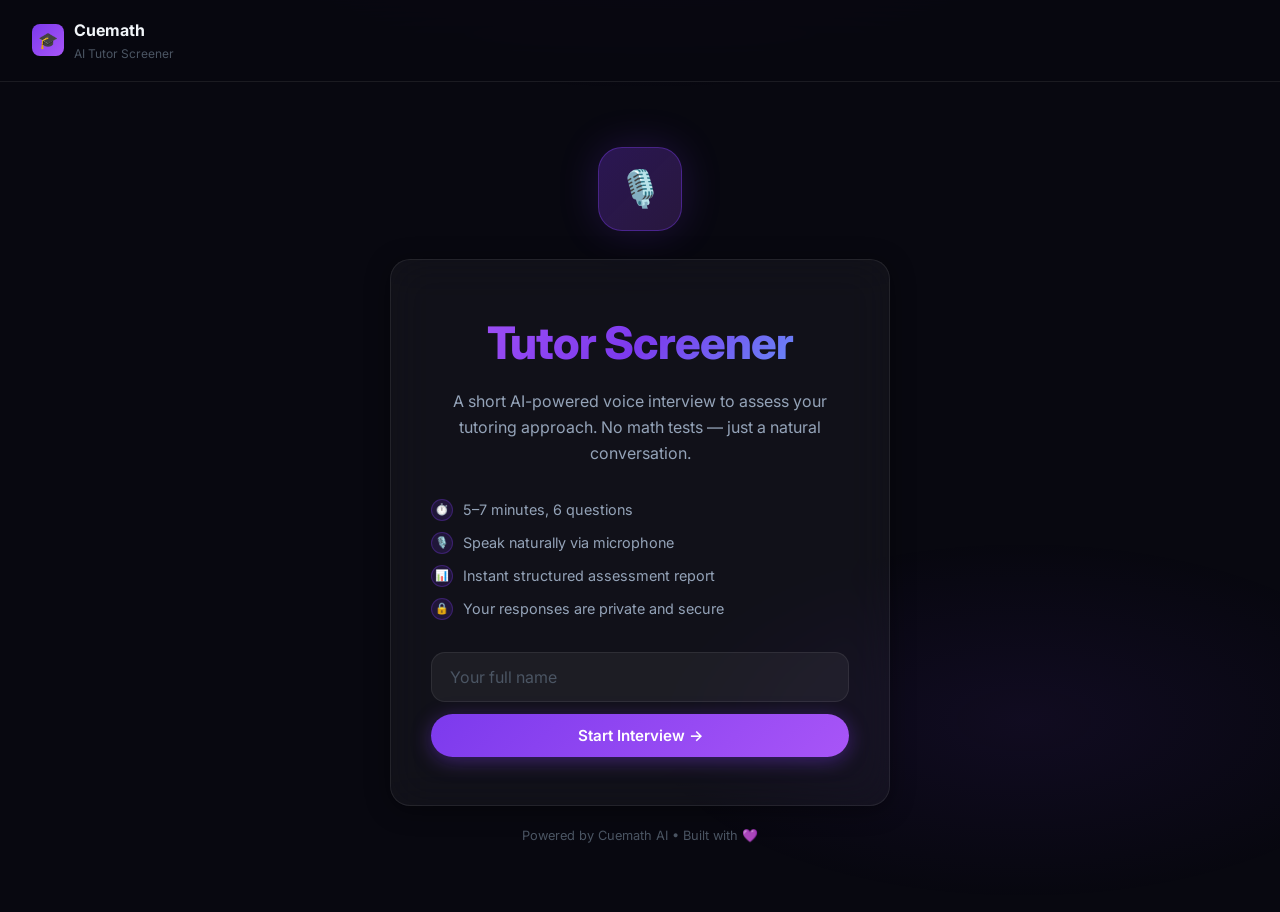
==== frontend/index.html @ fb14cc05 "fix: browser compat — Whisper works on all modern browsers, not Chrome-only" ====
<!DOCTYPE html>
<html lang="en">
<head>
  <meta charset="UTF-8" />
  <meta name="viewport" content="width=device-width, initial-scale=1.0" />
  <title>AI Tutor Screener — Cuemath</title>
  <meta name="description" content="Cuemath's AI-powered tutor screening interview. Speak naturally and get assessed across 5 key dimensions." />
  <link rel="stylesheet" href="style.css" />
  <link rel="icon" href="data:image/svg+xml,<svg xmlns='http://www.w3.org/2000/svg' viewBox='0 0 100 100'><text y='.9em' font-size='90'>🎙️</text></svg>" />
  <style>
    /* ---- Page Layout ---- */
    .page { position: relative; z-index: 1; min-height: 100vh; }

    /* ---- TOP NAV ---- */
    .nav {
      display: flex; align-items: center; justify-content: space-between;
      padding: 18px 32px;
      border-bottom: 1px solid var(--border-glass);
      backdrop-filter: blur(20px);
      position: sticky; top: 0; z-index: 100;
      background: rgba(8, 8, 16, 0.8);
    }
    .nav-logo { display: flex; align-items: center; gap: 10px; }
    .nav-logo-dot {
      width: 32px; height: 32px; border-radius: 8px;
      background: linear-gradient(135deg, #7c3aed, #a855f7);
      display: flex; align-items: center; justify-content: center;
      font-size: 16px;
    }
    .nav-logo-text { font-weight: 700; font-size: 1rem; color: var(--text-primary); }
    .nav-logo-sub  { font-size: 0.75rem; color: var(--text-muted); }
    .nav-progress  { display: flex; align-items: center; gap: 12px; font-size: 0.85rem; color: var(--text-secondary); }
    .progress-bar-wrap {
      width: 160px; height: 5px; background: rgba(255,255,255,0.08); border-radius: 10px; overflow: hidden;
    }
    .progress-bar-fill {
      height: 100%; border-radius: 10px; transition: width 0.6s ease;
      background: linear-gradient(90deg, #7c3aed, #a855f7);
    }
    .nav-timer { font-family: monospace; font-size: 0.9rem; color: var(--text-secondary); }

    /* ---- WELCOME SCREEN ---- */
    #welcome-screen {
      display: flex; flex-direction: column; align-items: center; justify-content: center;
      min-height: calc(100vh - 70px); padding: 40px 20px; text-align: center;
    }
    .welcome-icon {
      width: 84px; height: 84px; border-radius: 24px;
      background: linear-gradient(135deg, rgba(124,58,237,0.3), rgba(168,85,247,0.2));
      border: 1px solid rgba(124,58,237,0.4);
      display: flex; align-items: center; justify-content: center;
      font-size: 36px; margin: 0 auto 28px;
      animation: float 3s ease-in-out infinite;
      box-shadow: 0 0 40px rgba(124,58,237,0.2);
    }
    .welcome-card {
      max-width: 500px; width: 100%;
      padding: 48px 40px;
    }
    .welcome-card h1 { margin-bottom: 10px; }
    .welcome-card p { margin-bottom: 32px; font-size: 1rem; }
    .welcome-features {
      list-style: none; text-align: left; margin-bottom: 32px;
      display: flex; flex-direction: column; gap: 10px;
    }
    .welcome-features li {
      display: flex; align-items: center; gap: 10px;
      font-size: 0.9rem; color: var(--text-secondary);
    }
    .welcome-features li span:first-child {
      width: 22px; height: 22px; border-radius: 50%;
      background: rgba(124,58,237,0.15); border: 1px solid rgba(124,58,237,0.3);
      display: flex; align-items: center; justify-content: center; font-size: 11px; flex-shrink: 0;
    }
    .chrome-warning {
      display: none; margin-top: 16px;
      padding: 10px 16px; border-radius: var(--radius-md);
      background: rgba(245,158,11,0.1); border: 1px solid rgba(245,158,11,0.2);
      color: var(--accent-amber); font-size: 0.82rem;
    }

    /* ---- INTERVIEW SCREEN ---- */
    #interview-screen { display: none; padding: 0 0 40px; }

    .interview-layout {
      max-width: 1100px; margin: 0 auto; padding: 28px 24px;
      display: grid; grid-template-columns: 1fr 380px; gap: 24px;
    }

    /* Chat panel */
    .chat-panel { display: flex; flex-direction: column; gap: 0; }
    .chat-header {
      display: flex; align-items: center; gap: 14px; margin-bottom: 20px;
    }
    .aria-avatar {
      width: 52px; height: 52px; border-radius: 50%; flex-shrink: 0;
      background: linear-gradient(135deg, #7c3aed, #a855f7);
      display: flex; align-items: center; justify-content: center;
      font-size: 20px; font-weight: 700; color: white;
      box-shadow: 0 0 20px rgba(124,58,237,0.4);
      position: relative;
    }
    .aria-status-dot {
      position: absolute; bottom: 2px; right: 2px;
      width: 12px; height: 12px; border-radius: 50%;
      background: var(--accent-green); border: 2px solid var(--bg-primary);
    }
    .aria-info h3 { margin: 0; font-size: 1rem; }
    .aria-info p  { font-size: 0.8rem; margin: 0; }

    .chat-messages {
      height: 460px; overflow-y: auto; display: flex; flex-direction: column; gap: 16px;
      padding: 4px 2px; scroll-behavior: smooth;
    }
    .message-wrap { display: flex; align-items: flex-end; gap: 10px; }
    .message-wrap.candidate { flex-direction: row-reverse; }

    .msg-avatar {
      width: 32px; height: 32px; border-radius: 50%; flex-shrink: 0;
      display: flex; align-items: center; justify-content: center; font-size: 13px;
    }
    .msg-avatar.aria-av {
      background: linear-gradient(135deg, #7c3aed, #a855f7);
      color: white; font-weight: 700;
    }
    .msg-avatar.cand-av {
      background: rgba(255,255,255,0.08); color: var(--text-secondary);
    }

    .message-bubble {
      max-width: 78%; padding: 12px 16px; border-radius: 18px;
      font-size: 0.92rem; line-height: 1.55; position: relative;
    }
    .message-bubble.aria-msg {
      background: var(--bg-glass);
      border: 1px solid var(--border-glass);
      border-bottom-left-radius: 4px;
      color: var(--text-primary);
      animation: fadeInLeft 0.35s ease forwards;
    }
    .message-bubble.cand-msg {
      background: linear-gradient(135deg, rgba(124,58,237,0.2), rgba(168,85,247,0.15));
      border: 1px solid rgba(124,58,237,0.25);
      border-bottom-right-radius: 4px;
      color: var(--text-primary);
      animation: fadeInRight 0.35s ease forwards;
    }
    .msg-time {
      font-size: 0.7rem; color: var(--text-muted); margin-top: 4px;
      text-align: right; white-space: nowrap;
    }
    .message-wrap.candidate .msg-time { text-align: left; }

    /* Typing indicator */
    .typing-indicator {
      display: none; align-items: center; gap: 5px; padding: 12px 16px;
      background: var(--bg-glass); border: 1px solid var(--border-glass);
      border-radius: 18px; border-bottom-left-radius: 4px;
      width: fit-content; animation: fadeIn 0.3s ease;
    }
    .typing-indicator.show { display: flex; }
    .typing-dot {
      width: 7px; height: 7px; border-radius: 50%; background: var(--accent-light);
      animation: wave-bar 0.8s ease infinite;
    }
    .typing-dot:nth-child(2) { animation-delay: 0.15s; }
    .typing-dot:nth-child(3) { animation-delay: 0.30s; }

    /* Control panel */
    .control-panel {
      display: flex; flex-direction: column; gap: 20px; align-items: center;
    }
    .status-card {
      width: 100%; padding: 16px 20px; border-radius: var(--radius-md);
      background: var(--bg-glass); border: 1px solid var(--border-glass);
      text-align: center;
    }
    .status-label {
      font-size: 0.82rem; font-weight: 600; letter-spacing: 0.05em;
      text-transform: uppercase; color: var(--text-muted); margin-bottom: 4px;
    }
    .status-text {
      font-size: 1rem; font-weight: 600; color: var(--text-primary);
      display: flex; align-items: center; justify-content: center; gap: 8px;
    }
    .status-dot { width: 8px; height: 8px; border-radius: 50%; flex-shrink: 0; }
    .status-dot.idle      { background: var(--text-muted); }
    .status-dot.listening { background: var(--accent-red); animation: pulse-glow 1s ease infinite; }
    .status-dot.processing{ background: var(--accent-amber); }
    .status-dot.speaking  { background: var(--accent-green); }

    /* Mic button area */
    .mic-area { display: flex; flex-direction: column; align-items: center; gap: 14px; }
    .mic-button-wrap { position: relative; display: flex; align-items: center; justify-content: center; }
    .mic-pulse-ring {
      position: absolute; width: 100px; height: 100px; border-radius: 50%;
      border: 2px solid var(--accent-red); opacity: 0;
      animation: pulse-ring 1.2s ease-out infinite;
    }
    .mic-pulse-ring:nth-child(2) { animation-delay: 0.4s; }
    .mic-pulse-ring:nth-child(3) { animation-delay: 0.8s; }

    .mic-button {
      width: 80px; height: 80px; border-radius: 50%; border: none; cursor: pointer;
      background: rgba(255,255,255,0.07); border: 2px solid var(--border-glass);
      color: var(--text-secondary); font-size: 28px;
      display: flex; align-items: center; justify-content: center;
      transition: var(--transition); position: relative; z-index: 1;
    }
    .mic-button:hover:not(:disabled) {
      background: rgba(124,58,237,0.15); border-color: var(--accent-primary);
      color: var(--accent-light); transform: scale(1.05);
    }
    .mic-button.recording {
      background: rgba(239,68,68,0.2); border-color: var(--accent-red);
      color: var(--accent-red); animation: pulse-glow 1.5s ease infinite;
    }
    .mic-button:disabled { opacity: 0.4; cursor: not-allowed; transform: none; }
    .mic-label { font-size: 0.82rem; color: var(--text-muted); }

    /* Waveform */
    .waveform {
      display: none; align-items: flex-end; justify-content: center; gap: 3px; height: 32px;
    }
    .waveform.show { display: flex; }
    .wave-bar {
      width: 4px; border-radius: 2px; background: var(--accent-red);
      animation: wave-bar 0.6s ease infinite;
    }
    .wave-bar:nth-child(1) { height: 12px; animation-delay: 0s; }
    .wave-bar:nth-child(2) { height: 22px; animation-delay: 0.1s; }
    .wave-bar:nth-child(3) { height: 30px; animation-delay: 0.2s; }
    .wave-bar:nth-child(4) { height: 22px; animation-delay: 0.3s; }
    .wave-bar:nth-child(5) { height: 12px; animation-delay: 0.4s; }

    /* Text fallback */
    .text-fallback {
      width: 100%; display: none; gap: 8px;
    }
    .text-fallback.show { display: flex; }
    .text-fallback input { flex: 1; font-size: 0.9rem; }
    .text-fallback button { flex-shrink: 0; padding: 12px 16px; }

    /* Progress ring in control panel */
    .progress-ring-wrap {
      width: 100%; padding: 20px; border-radius: var(--radius-md);
      background: var(--bg-glass); border: 1px solid var(--border-glass);
      display: flex; align-items: center; gap: 20px;
    }
    .progress-ring-svg { flex-shrink: 0; }
    .ring-bg  { fill: none; stroke: rgba(255,255,255,0.07); stroke-width: 7; }
    .ring-fill {
      fill: none; stroke-width: 7; stroke-linecap: round;
      stroke: url(#ringGrad);
      stroke-dasharray: 220;
      stroke-dashoffset: 220;
      transition: stroke-dashoffset 0.6s ease;
      transform: rotate(-90deg); transform-origin: 50% 50%;
    }
    .progress-ring-info { flex: 1; }
    .progress-ring-q {
      font-size: 1.5rem; font-weight: 800; line-height: 1;
      background: linear-gradient(135deg, #a855f7, #7c3aed);
      -webkit-background-clip: text; -webkit-text-fill-color: transparent; background-clip: text;
    }
    .progress-ring-label { font-size: 0.78rem; color: var(--text-muted); margin-top: 2px; }
    .progress-ring-bar-wrap {
      height: 4px; background: rgba(255,255,255,0.07); border-radius: 10px; margin-top: 10px; overflow: hidden;
    }
    .progress-ring-bar {
      height: 100%; border-radius: 10px; background: linear-gradient(90deg, #7c3aed, #a855f7);
      transition: width 0.6s ease;
    }
    /* Time card */
    .time-card {
      width: 100%; padding: 14px 20px; border-radius: var(--radius-md);
      background: var(--bg-glass); border: 1px solid var(--border-glass);
      display: flex; align-items: center; justify-content: space-between;
    }
    .time-label { font-size: 0.78rem; color: var(--text-muted); text-transform: uppercase; letter-spacing: 0.05em; }
    .time-value { font-family: monospace; font-size: 1.1rem; font-weight: 700; color: var(--text-primary); }
    /* End button — prominent */
    .end-interview-btn {
      width: 100%; padding: 12px 20px; border-radius: var(--radius-md);
      background: rgba(239,68,68,0.08); border: 1px solid rgba(239,68,68,0.2);
      color: rgba(239,68,68,0.7); font-size: 0.88rem; font-weight: 600;
      cursor: pointer; display: flex; align-items: center; justify-content: center;
      gap: 8px; transition: var(--transition); font-family: 'Inter', sans-serif;
    }
    .end-interview-btn:hover {
      background: rgba(239,68,68,0.15); border-color: rgba(239,68,68,0.4);
      color: var(--accent-red);
    }
    #generating-screen {
      display: none; position: fixed; inset: 0; z-index: 200;
      background: rgba(8, 8, 16, 0.95); backdrop-filter: blur(20px);
      flex-direction: column; align-items: center; justify-content: center;
      text-align: center; gap: 24px;
    }
    #generating-screen.show { display: flex; }
    .gen-spinner {
      width: 64px; height: 64px; border-radius: 50%;
      border: 3px solid rgba(124,58,237,0.2);
      border-top: 3px solid var(--accent-light);
      animation: spin 1s linear infinite;
    }
    .gen-dots span {
      display: inline-block; width: 6px; height: 6px; border-radius: 50%;
      background: var(--accent-light); margin: 0 3px;
      animation: wave-bar 0.8s ease infinite;
    }
    .gen-dots span:nth-child(2) { animation-delay: 0.2s; }
    .gen-dots span:nth-child(3) { animation-delay: 0.4s; }

    /* ---- Responsive ---- */
    @media (max-width: 768px) {
      .interview-layout { grid-template-columns: 1fr; }
      .chat-messages { height: 300px; }
      .nav { padding: 14px 20px; }
      .nav-progress { display: none; }
      .welcome-card { padding: 32px 24px; }
    }
  </style>
</head>
<body>
<div class="page">

  <!-- TOP NAV -->
  <nav class="nav">
    <div class="nav-logo">
      <div class="nav-logo-dot">🎓</div>
      <div>
        <div class="nav-logo-text">Cuemath</div>
        <div class="nav-logo-sub">AI Tutor Screener</div>
      </div>
    </div>
    <div class="nav-progress" id="nav-progress" style="display:none">
      <span id="progress-label">Question 1 of 6</span>
      <div class="progress-bar-wrap">
        <div class="progress-bar-fill" id="progress-bar" style="width:16%"></div>
      </div>
    </div>
    <div class="nav-timer" id="nav-timer" style="display:none">00:00</div>
  </nav>

  <!-- ==================== WELCOME SCREEN ==================== -->
  <div id="welcome-screen">
    <div class="welcome-icon">🎙️</div>
    <div class="glass-card welcome-card animate-fadeIn">
      <h1 class="gradient-text">Tutor Screener</h1>
      <p>A short AI-powered voice interview to assess your tutoring approach. No math tests — just a natural conversation.</p>

      <ul class="welcome-features">
        <li><span>⏱️</span><span>5–7 minutes, 6 questions</span></li>
        <li><span>🎙️</span><span>Speak naturally via microphone</span></li>
        <li><span>📊</span><span>Instant structured assessment report</span></li>
        <li><span>🔒</span><span>Your responses are private and secure</span></li>
      </ul>

      <input class="input" type="text" id="candidate-name" placeholder="Your full name" maxlength="60" autocomplete="name" />
      <div style="height:12px"></div>
      <button class="btn btn-primary" style="width:100%; justify-content:center" id="start-btn" onclick="startInterview()">
        Start Interview →
      </button>

      <div class="chrome-warning" id="chrome-warning">
        ⚠️ Your browser may not support audio recording. For the best experience, use Chrome, Edge, Firefox, or Safari 14+.
      </div>
    </div>
    <p style="margin-top:20px; font-size:0.8rem; color:var(--text-muted)">Powered by Cuemath AI • Built with 💜</p>
  </div>

  <!-- ==================== INTERVIEW SCREEN ==================== -->
  <div id="interview-screen">
    <div class="interview-layout">

      <!-- LEFT: Chat -->
      <div class="chat-panel glass-card" style="padding:24px;">
        <div class="chat-header">
          <div class="aria-avatar">
            S
            <div class="aria-status-dot"></div>
          </div>
          <div class="aria-info">
            <h3>Sarah</h3>
            <p>AI Interviewer, Cuemath</p>
          </div>
        </div>

        <div class="chat-messages" id="chat-messages">
          <!-- Messages injected by JS -->
          <div class="message-wrap" id="typing-wrap">
            <div class="msg-avatar aria-av">S</div>
            <div class="typing-indicator" id="typing-indicator">
              <div class="typing-dot"></div>
              <div class="typing-dot"></div>
              <div class="typing-dot"></div>
            </div>
          </div>
        </div>
      </div>

      <!-- RIGHT: Controls -->
      <div class="control-panel">

        <!-- Progress ring + question count -->
        <div class="progress-ring-wrap glass-card" style="padding:20px">
          <svg class="progress-ring-svg" width="64" height="64" viewBox="0 0 64 64">
            <defs>
              <linearGradient id="ringGrad" x1="0%" y1="0%" x2="100%" y2="0%">
                <stop offset="0%" stop-color="#7c3aed"/>
                <stop offset="100%" stop-color="#a855f7"/>
              </linearGradient>
            </defs>
            <circle cx="32" cy="32" r="27" class="ring-bg"/>
            <circle cx="32" cy="32" r="27" class="ring-fill" id="ctrl-ring-fill"/>
          </svg>
          <div class="progress-ring-info">
            <div class="progress-ring-q"><span id="ctrl-q-num">0</span><span style="font-size:1rem;color:var(--text-muted)"> / 6</span></div>
            <div class="progress-ring-label">Questions answered</div>
            <div class="progress-ring-bar-wrap">
              <div class="progress-ring-bar" id="ctrl-prog-bar" style="width:0%"></div>
            </div>
          </div>
        </div>

        <!-- Time card: elapsed + countdown -->
        <div class="glass-card" style="width:100%; padding:16px 20px;">
          <div style="display:flex; justify-content:space-between; align-items:center; margin-bottom:10px;">
            <div>
              <div class="time-label">⏱ Time spent</div>
              <div class="time-value" id="ctrl-timer">00:00</div>
            </div>
            <div style="text-align:right">
              <div class="time-label">⏳ Remaining</div>
              <div class="time-value" id="ctrl-countdown">07:00</div>
            </div>
          </div>
          <!-- Time progress bar — fills as interview progresses -->
          <div style="height:4px; background:rgba(255,255,255,0.07); border-radius:10px; overflow:hidden;">
            <div id="ctrl-time-bar" style="height:100%; width:0%; border-radius:10px;
              background:linear-gradient(90deg,#7c3aed,#a855f7); transition:width 1s linear;"></div>
          </div>
        </div>

        <!-- Status -->
        <div class="status-card">
          <div class="status-label">Status</div>
          <div class="status-text" id="status-text">
            <div class="status-dot idle" id="status-dot"></div>
            <span id="status-label">Ready</span>
          </div>
        </div>

        <!-- Mic area -->
        <div class="mic-area">
          <div class="mic-button-wrap" id="mic-wrap">
            <div class="mic-pulse-ring" id="ring1" style="display:none"></div>
            <div class="mic-pulse-ring" id="ring2" style="display:none"></div>
            <button class="mic-button" id="mic-btn" onclick="toggleMic()" title="Click to speak">
              🎙️
            </button>
          </div>
          <div class="waveform" id="waveform">
            <div class="wave-bar"></div><div class="wave-bar"></div>
            <div class="wave-bar"></div><div class="wave-bar"></div>
            <div class="wave-bar"></div>
          </div>
          <span class="mic-label" id="mic-label">Click to speak</span>
        </div>

        <!-- Text preview / fallback -->
        <div class="text-fallback show" id="text-fallback">
          <input class="input" type="text" id="text-input" placeholder="Your answer will appear here as you speak…" style="padding:10px 14px; font-size:0.85rem; color:var(--text-secondary)"
            onkeydown="if(event.key==='Enter') sendTextAnswer()" />
          <button class="btn btn-primary" onclick="sendTextAnswer()" style="padding:10px 16px; flex-shrink:0">Send</button>
        </div>

        <!-- Send early while recording -->
        <button class="btn btn-danger" id="send-early-btn"
          onclick="stopRecording()"
          style="display:none; font-size:0.82rem; padding:8px 16px">
          ✓ Done Speaking — Send Answer
        </button>

        <!-- End interview early — prominent -->
        <button class="end-interview-btn" id="end-btn" onclick="confirmEndInterview()">
          🏁 End Interview &amp; Get Report Now
        </button>
      </div>
    </div>
  </div>

  <!-- GENERATING SCREEN -->
  <div id="generating-screen">
    <div class="gen-spinner"></div>
    <h2 class="gradient-text">Generating Your Assessment</h2>
    <p style="max-width:320px">Sarah is analysing your responses across 5 dimensions. This takes about 15 seconds.</p>
    <div class="gen-dots">
      <span></span><span></span><span></span>
    </div>
  </div>

</div><!-- .page -->

<script src="app.js"></script>
</body>
</html>
---- frontend/style.css ----
/* ============================================================
   AI Tutor Screener — Global Styles
   Dark mode, glassmorphism, premium animations
   ============================================================ */

@import url('https://fonts.googleapis.com/css2?family=Inter:wght@300;400;500;600;700;800&display=swap');

/* --- CSS Variables --- */
:root {
  --bg-primary: #080810;
  --bg-secondary: #0f0f1a;
  --bg-card: #13131f;
  --bg-glass: rgba(255, 255, 255, 0.04);
  --bg-glass-hover: rgba(255, 255, 255, 0.07);

  --accent-primary: #7c3aed;
  --accent-light: #a855f7;
  --accent-glow: rgba(124, 58, 237, 0.4);
  --accent-green: #10b981;
  --accent-green-glow: rgba(16, 185, 129, 0.3);
  --accent-red: #ef4444;
  --accent-red-glow: rgba(239, 68, 68, 0.4);
  --accent-amber: #f59e0b;
  --accent-amber-glow: rgba(245, 158, 11, 0.3);

  --text-primary: #f1f5f9;
  --text-secondary: #94a3b8;
  --text-muted: #4b5563;

  --border-glass: rgba(255, 255, 255, 0.08);
  --border-purple: rgba(124, 58, 237, 0.3);

  --radius-sm: 8px;
  --radius-md: 14px;
  --radius-lg: 20px;
  --radius-xl: 28px;
  --radius-full: 9999px;

  --shadow-card: 0 4px 24px rgba(0, 0, 0, 0.4);
  --shadow-glow: 0 0 40px var(--accent-glow);
  --shadow-green: 0 0 30px var(--accent-green-glow);
  --shadow-red: 0 0 30px var(--accent-red-glow);
  --shadow-amber: 0 0 30px var(--accent-amber-glow);

  --transition: all 0.3s cubic-bezier(0.4, 0, 0.2, 1);
}

/* --- Reset & Base --- */
*, *::before, *::after { box-sizing: border-box; margin: 0; padding: 0; }

html { scroll-behavior: smooth; }

body {
  font-family: 'Inter', -apple-system, sans-serif;
  background: var(--bg-primary);
  color: var(--text-primary);
  min-height: 100vh;
  line-height: 1.6;
  -webkit-font-smoothing: antialiased;
}

/* Subtle noise/grid background */
body::before {
  content: '';
  position: fixed;
  inset: 0;
  background-image:
    radial-gradient(ellipse 80% 50% at 50% -20%, rgba(124, 58, 237, 0.15) 0%, transparent 60%),
    radial-gradient(ellipse 60% 40% at 80% 80%, rgba(124, 58, 237, 0.08) 0%, transparent 50%);
  pointer-events: none;
  z-index: 0;
}

/* --- Typography --- */
h1 { font-size: clamp(1.8rem, 4vw, 2.8rem); font-weight: 800; letter-spacing: -0.02em; }
h2 { font-size: clamp(1.3rem, 3vw, 1.8rem); font-weight: 700; }
h3 { font-size: 1.1rem; font-weight: 600; }
p  { color: var(--text-secondary); }

.gradient-text {
  background: linear-gradient(135deg, #a855f7 0%, #7c3aed 50%, #60a5fa 100%);
  -webkit-background-clip: text;
  -webkit-text-fill-color: transparent;
  background-clip: text;
}

/* --- Glass Card --- */
.glass-card {
  background: var(--bg-glass);
  backdrop-filter: blur(20px);
  -webkit-backdrop-filter: blur(20px);
  border: 1px solid var(--border-glass);
  border-radius: var(--radius-lg);
  box-shadow: var(--shadow-card);
}

/* --- Buttons --- */
.btn {
  display: inline-flex;
  align-items: center;
  gap: 8px;
  padding: 12px 24px;
  border-radius: var(--radius-full);
  font-family: 'Inter', sans-serif;
  font-size: 0.95rem;
  font-weight: 600;
  cursor: pointer;
  border: none;
  transition: var(--transition);
  text-decoration: none;
  white-space: nowrap;
}

.btn-primary {
  background: linear-gradient(135deg, #7c3aed, #a855f7);
  color: white;
  box-shadow: 0 4px 20px var(--accent-glow);
}
.btn-primary:hover:not(:disabled) {
  transform: translateY(-2px);
  box-shadow: 0 8px 30px var(--accent-glow);
}
.btn-primary:disabled {
  opacity: 0.5;
  cursor: not-allowed;
  transform: none;
}

.btn-ghost {
  background: var(--bg-glass);
  color: var(--text-secondary);
  border: 1px solid var(--border-glass);
}
.btn-ghost:hover { background: var(--bg-glass-hover); color: var(--text-primary); }

.btn-danger {
  background: rgba(239, 68, 68, 0.15);
  color: var(--accent-red);
  border: 1px solid rgba(239, 68, 68, 0.2);
}
.btn-danger:hover { background: rgba(239, 68, 68, 0.25); }

/* --- Inputs --- */
.input {
  width: 100%;
  background: rgba(255,255,255,0.05);
  border: 1px solid var(--border-glass);
  border-radius: var(--radius-md);
  padding: 14px 18px;
  color: var(--text-primary);
  font-family: 'Inter', sans-serif;
  font-size: 1rem;
  outline: none;
  transition: var(--transition);
}
.input::placeholder { color: var(--text-muted); }
.input:focus {
  border-color: var(--accent-primary);
  box-shadow: 0 0 0 3px rgba(124, 58, 237, 0.2);
}

/* --- Badges --- */
.badge {
  display: inline-flex;
  align-items: center;
  gap: 5px;
  padding: 4px 10px;
  border-radius: var(--radius-full);
  font-size: 0.75rem;
  font-weight: 600;
}
.badge-green  { background: rgba(16,185,129,0.15); color: var(--accent-green); border: 1px solid rgba(16,185,129,0.2); }
.badge-red    { background: rgba(239,68,68,0.15); color: var(--accent-red); border: 1px solid rgba(239,68,68,0.2); }
.badge-amber  { background: rgba(245,158,11,0.15); color: var(--accent-amber); border: 1px solid rgba(245,158,11,0.2); }
.badge-purple { background: rgba(124,58,237,0.15); color: var(--accent-light); border: 1px solid rgba(124,58,237,0.2); }
.badge-grey   { background: rgba(148,163,184,0.1); color: var(--text-secondary); border: 1px solid var(--border-glass); }

/* --- Scrollbar --- */
::-webkit-scrollbar { width: 5px; }
::-webkit-scrollbar-track { background: transparent; }
::-webkit-scrollbar-thumb { background: rgba(124, 58, 237, 0.3); border-radius: 10px; }

/* --- Animations --- */
@keyframes fadeIn {
  from { opacity: 0; transform: translateY(12px); }
  to   { opacity: 1; transform: translateY(0); }
}

@keyframes fadeInLeft {
  from { opacity: 0; transform: translateX(-16px); }
  to   { opacity: 1; transform: translateX(0); }
}

@keyframes fadeInRight {
  from { opacity: 0; transform: translateX(16px); }
  to   { opacity: 1; transform: translateX(0); }
}

@keyframes pulse-ring {
  0%   { transform: scale(1);   opacity: 0.8; }
  100% { transform: scale(1.8); opacity: 0; }
}

@keyframes pulse-glow {
  0%, 100% { box-shadow: 0 0 20px var(--accent-red-glow); }
  50%       { box-shadow: 0 0 40px var(--accent-red-glow), 0 0 60px var(--accent-red-glow); }
}

@keyframes wave-bar {
  0%, 100% { transform: scaleY(0.3); }
  50%       { transform: scaleY(1); }
}

@keyframes spin {
  to { transform: rotate(360deg); }
}

@keyframes float {
  0%, 100% { transform: translateY(0px); }
  50%       { transform: translateY(-8px); }
}

@keyframes shimmer {
  from { background-position: -200% 0; }
  to   { background-position: 200% 0; }
}

.animate-fadeIn    { animation: fadeIn 0.4s ease forwards; }
.animate-float     { animation: float 3s ease-in-out infinite; }
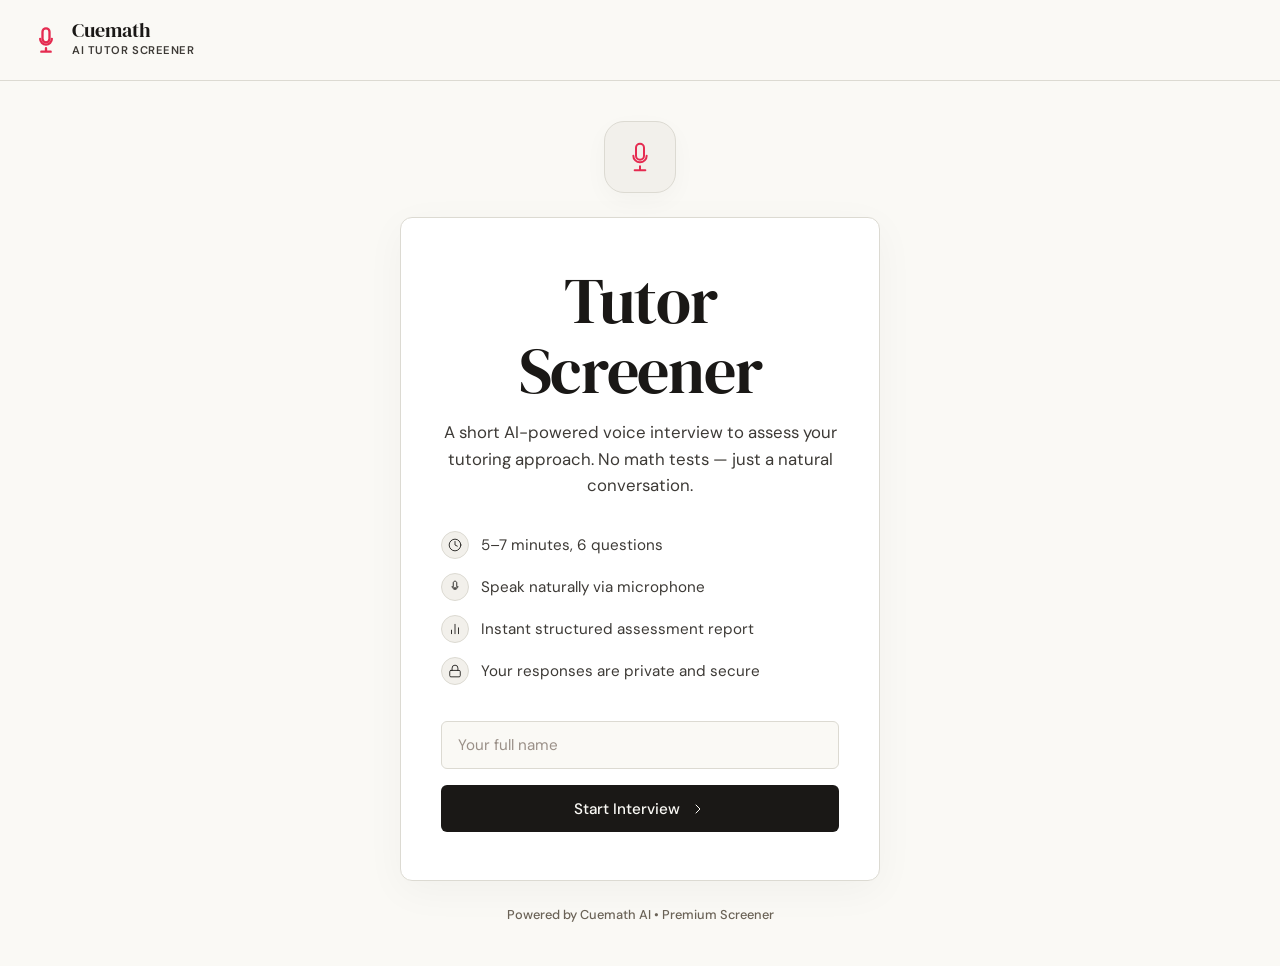
==== commit ea779238: "feat(html): apply Finlo premium design and remove emojis from index" ====
--- a/frontend/index.html
+++ b/frontend/index.html
@@ -4,9 +4,11 @@
   <meta charset="UTF-8" />
   <meta name="viewport" content="width=device-width, initial-scale=1.0" />
   <title>AI Tutor Screener — Cuemath</title>
-  <meta name="description" content="Cuemath's AI-powered tutor screening interview. Speak naturally and get assessed across 5 key dimensions." />
+  <meta name="description" content="Cuemath's AI-powered tutor screening interview." />
+  <link rel="preconnect" href="https://fonts.googleapis.com">
+  <link rel="preconnect" href="https://fonts.gstatic.com" crossorigin>
+  <link href="https://fonts.googleapis.com/css2?family=DM+Serif+Display:ital@0;1&family=DM+Sans:wght@400;500;600&display=swap" rel="stylesheet">
   <link rel="stylesheet" href="style.css" />
-  <link rel="icon" href="data:image/svg+xml,<svg xmlns='http://www.w3.org/2000/svg' viewBox='0 0 100 100'><text y='.9em' font-size='90'>🎙️</text></svg>" />
   <style>
     /* ---- Page Layout ---- */
     .page { position: relative; z-index: 1; min-height: 100vh; }
@@ -14,153 +16,149 @@
     /* ---- TOP NAV ---- */
     .nav {
       display: flex; align-items: center; justify-content: space-between;
-      padding: 18px 32px;
-      border-bottom: 1px solid var(--border-glass);
-      backdrop-filter: blur(20px);
+      padding: 1.25rem 2rem;
+      border-bottom: 1px solid var(--border);
+      background: var(--paper);
       position: sticky; top: 0; z-index: 100;
-      background: rgba(8, 8, 16, 0.8);
-    }
-    .nav-logo { display: flex; align-items: center; gap: 10px; }
-    .nav-logo-dot {
-      width: 32px; height: 32px; border-radius: 8px;
-      background: linear-gradient(135deg, #7c3aed, #a855f7);
-      display: flex; align-items: center; justify-content: center;
-      font-size: 16px;
-    }
-    .nav-logo-text { font-weight: 700; font-size: 1rem; color: var(--text-primary); }
-    .nav-logo-sub  { font-size: 0.75rem; color: var(--text-muted); }
-    .nav-progress  { display: flex; align-items: center; gap: 12px; font-size: 0.85rem; color: var(--text-secondary); }
+    }
+    .nav-logo { display: flex; align-items: center; gap: 12px; }
+    .nav-logo-icon {
+      width: 28px; height: 28px;
+      color: var(--accent);
+    }
+    .nav-logo-icon svg { width: 100%; height: 100%; stroke-width: 2px; }
+    .nav-logo-text { font-family: var(--font-display); font-size: 1.25rem; color: var(--ink); line-height: 1; margin-bottom: 2px; }
+    .nav-logo-sub  { font-size: 0.7rem; color: var(--ink-soft); text-transform: uppercase; letter-spacing: 0.05em; font-weight: 600; }
+    .nav-progress  { display: flex; align-items: center; gap: 12px; font-size: 0.88rem; font-weight: 500; color: var(--ink); }
     .progress-bar-wrap {
-      width: 160px; height: 5px; background: rgba(255,255,255,0.08); border-radius: 10px; overflow: hidden;
+      width: 140px; height: 4px; background: var(--border); border-radius: var(--radius-full); overflow: hidden;
     }
     .progress-bar-fill {
-      height: 100%; border-radius: 10px; transition: width 0.6s ease;
-      background: linear-gradient(90deg, #7c3aed, #a855f7);
-    }
-    .nav-timer { font-family: monospace; font-size: 0.9rem; color: var(--text-secondary); }
+      height: 100%; border-radius: var(--radius-full); transition: width 0.6s ease;
+      background: var(--ink);
+    }
+    .nav-timer { font-family: var(--font-body); font-size: 0.95rem; font-weight: 500; color: var(--ink-soft); }
 
     /* ---- WELCOME SCREEN ---- */
     #welcome-screen {
       display: flex; flex-direction: column; align-items: center; justify-content: center;
-      min-height: calc(100vh - 70px); padding: 40px 20px; text-align: center;
-    }
-    .welcome-icon {
-      width: 84px; height: 84px; border-radius: 24px;
-      background: linear-gradient(135deg, rgba(124,58,237,0.3), rgba(168,85,247,0.2));
-      border: 1px solid rgba(124,58,237,0.4);
+      min-height: calc(100vh - 80px); padding: 40px 20px; text-align: center;
+    }
+    .welcome-icon-wrap {
+      width: 72px; height: 72px; border-radius: 20px;
+      background: var(--paper-warm);
+      border: 1px solid var(--border);
       display: flex; align-items: center; justify-content: center;
-      font-size: 36px; margin: 0 auto 28px;
-      animation: float 3s ease-in-out infinite;
-      box-shadow: 0 0 40px rgba(124,58,237,0.2);
-    }
+      color: var(--accent); margin: 0 auto 24px;
+      box-shadow: 0 8px 24px rgba(0,0,0,0.03);
+    }
+    .welcome-icon-wrap svg { width: 32px; height: 32px; }
     .welcome-card {
-      max-width: 500px; width: 100%;
+      max-width: 480px; width: 100%;
       padding: 48px 40px;
     }
-    .welcome-card h1 { margin-bottom: 10px; }
-    .welcome-card p { margin-bottom: 32px; font-size: 1rem; }
+    .welcome-card h1 { margin-bottom: 12px; }
+    .welcome-card p { margin-bottom: 32px; font-size: 1.05rem; }
     .welcome-features {
-      list-style: none; text-align: left; margin-bottom: 32px;
-      display: flex; flex-direction: column; gap: 10px;
+      list-style: none; text-align: left; margin-bottom: 36px;
+      display: flex; flex-direction: column; gap: 14px;
     }
     .welcome-features li {
-      display: flex; align-items: center; gap: 10px;
-      font-size: 0.9rem; color: var(--text-secondary);
-    }
-    .welcome-features li span:first-child {
-      width: 22px; height: 22px; border-radius: 50%;
-      background: rgba(124,58,237,0.15); border: 1px solid rgba(124,58,237,0.3);
-      display: flex; align-items: center; justify-content: center; font-size: 11px; flex-shrink: 0;
-    }
+      display: flex; align-items: center; gap: 12px;
+      font-size: 0.95rem; color: var(--ink-soft);
+    }
+    .welcome-features li .feat-icon {
+      width: 28px; height: 28px; border-radius: 50%;
+      background: var(--paper-warm); border: 1px solid var(--border);
+      display: flex; align-items: center; justify-content: center; color: var(--ink); flex-shrink: 0;
+    }
+    .welcome-features li .feat-icon svg { width: 14px; height: 14px; }
+    
     .chrome-warning {
-      display: none; margin-top: 16px;
-      padding: 10px 16px; border-radius: var(--radius-md);
-      background: rgba(245,158,11,0.1); border: 1px solid rgba(245,158,11,0.2);
-      color: var(--accent-amber); font-size: 0.82rem;
+      display: none; margin-top: 20px;
+      padding: 12px 16px; border-radius: var(--radius-sm);
+      background: var(--paper-warm); border: 1px solid var(--border);
+      color: var(--accent-amber); font-size: 0.85rem; font-weight: 500;
     }
 
     /* ---- INTERVIEW SCREEN ---- */
     #interview-screen { display: none; padding: 0 0 40px; }
 
     .interview-layout {
-      max-width: 1100px; margin: 0 auto; padding: 28px 24px;
-      display: grid; grid-template-columns: 1fr 380px; gap: 24px;
+      max-width: 1100px; margin: 0 auto; padding: 32px 24px;
+      display: grid; grid-template-columns: 1fr 380px; gap: 32px;
     }
 
     /* Chat panel */
-    .chat-panel { display: flex; flex-direction: column; gap: 0; }
+    .chat-panel { display: flex; flex-direction: column; gap: 0; background: var(--paper-warm); border: none; }
     .chat-header {
-      display: flex; align-items: center; gap: 14px; margin-bottom: 20px;
+      display: flex; align-items: center; gap: 16px; margin-bottom: 24px;
+      padding-bottom: 16px; border-bottom: 1px solid var(--border);
     }
     .aria-avatar {
-      width: 52px; height: 52px; border-radius: 50%; flex-shrink: 0;
-      background: linear-gradient(135deg, #7c3aed, #a855f7);
+      width: 48px; height: 48px; border-radius: 50%; flex-shrink: 0;
+      background: var(--paper-card); border: 1px solid var(--border);
       display: flex; align-items: center; justify-content: center;
-      font-size: 20px; font-weight: 700; color: white;
-      box-shadow: 0 0 20px rgba(124,58,237,0.4);
-      position: relative;
+      font-family: var(--font-display); font-size: 22px; color: var(--ink);
+      position: relative; box-shadow: var(--shadow-card);
     }
     .aria-status-dot {
-      position: absolute; bottom: 2px; right: 2px;
+      position: absolute; bottom: 0; right: 0;
       width: 12px; height: 12px; border-radius: 50%;
-      background: var(--accent-green); border: 2px solid var(--bg-primary);
-    }
-    .aria-info h3 { margin: 0; font-size: 1rem; }
-    .aria-info p  { font-size: 0.8rem; margin: 0; }
+      background: var(--accent-green); border: 2px solid var(--paper-warm);
+    }
+    .aria-info h3 { margin: 0; font-size: 1.05rem; }
+    .aria-info p  { font-size: 0.8rem; margin: 0; color: var(--ink-soft); }
 
     .chat-messages {
-      height: 460px; overflow-y: auto; display: flex; flex-direction: column; gap: 16px;
-      padding: 4px 2px; scroll-behavior: smooth;
-    }
-    .message-wrap { display: flex; align-items: flex-end; gap: 10px; }
+      height: 480px; overflow-y: auto; display: flex; flex-direction: column; gap: 20px;
+      padding: 8px 4px; scroll-behavior: smooth;
+    }
+    .message-wrap { display: flex; align-items: flex-end; gap: 12px; }
     .message-wrap.candidate { flex-direction: row-reverse; }
 
     .msg-avatar {
       width: 32px; height: 32px; border-radius: 50%; flex-shrink: 0;
-      display: flex; align-items: center; justify-content: center; font-size: 13px;
-    }
-    .msg-avatar.aria-av {
-      background: linear-gradient(135deg, #7c3aed, #a855f7);
-      color: white; font-weight: 700;
-    }
-    .msg-avatar.cand-av {
-      background: rgba(255,255,255,0.08); color: var(--text-secondary);
-    }
+      display: flex; align-items: center; justify-content: center; font-size: 14px; font-family: var(--font-display);
+    }
+    .msg-avatar.aria-av { background: var(--paper-card); color: var(--ink); border: 1px solid var(--border); }
+    .msg-avatar.cand-av { background: var(--ink); color: var(--paper); }
 
     .message-bubble {
-      max-width: 78%; padding: 12px 16px; border-radius: 18px;
-      font-size: 0.92rem; line-height: 1.55; position: relative;
+      max-width: 80%; padding: 14px 18px; border-radius: var(--radius-lg);
+      font-size: 0.95rem; line-height: 1.6; position: relative; box-shadow: var(--shadow-card);
     }
     .message-bubble.aria-msg {
-      background: var(--bg-glass);
-      border: 1px solid var(--border-glass);
+      background: var(--paper-card);
+      border: 1px solid var(--border);
       border-bottom-left-radius: 4px;
-      color: var(--text-primary);
-      animation: fadeInLeft 0.35s ease forwards;
+      color: var(--ink);
+      animation: fadeInLeft 0.3s ease forwards;
     }
     .message-bubble.cand-msg {
-      background: linear-gradient(135deg, rgba(124,58,237,0.2), rgba(168,85,247,0.15));
-      border: 1px solid rgba(124,58,237,0.25);
+      background: var(--ink);
+      border: 1px solid var(--ink);
       border-bottom-right-radius: 4px;
-      color: var(--text-primary);
-      animation: fadeInRight 0.35s ease forwards;
+      color: var(--paper);
+      animation: fadeInRight 0.3s ease forwards;
     }
     .msg-time {
-      font-size: 0.7rem; color: var(--text-muted); margin-top: 4px;
-      text-align: right; white-space: nowrap;
+      font-size: 0.7rem; color: var(--ink-faint); margin-top: 6px;
+      text-align: right; white-space: nowrap; font-weight: 500;
     }
     .message-wrap.candidate .msg-time { text-align: left; }
 
     /* Typing indicator */
+    .message-wrap#typing-wrap { display: none; }
+    .message-wrap#typing-wrap.show { display: flex; }
     .typing-indicator {
-      display: none; align-items: center; gap: 5px; padding: 12px 16px;
-      background: var(--bg-glass); border: 1px solid var(--border-glass);
-      border-radius: 18px; border-bottom-left-radius: 4px;
-      width: fit-content; animation: fadeIn 0.3s ease;
-    }
-    .typing-indicator.show { display: flex; }
+      display: flex; align-items: center; gap: 6px; padding: 16px 18px;
+      background: var(--paper-card); border: 1px solid var(--border);
+      border-radius: var(--radius-lg); border-bottom-left-radius: 4px;
+      width: fit-content; animation: fadeIn 0.3s ease; box-shadow: var(--shadow-card);
+    }
     .typing-dot {
-      width: 7px; height: 7px; border-radius: 50%; background: var(--accent-light);
+      width: 6px; height: 6px; border-radius: 50%; background: var(--ink-muted);
       animation: wave-bar 0.8s ease infinite;
     }
     .typing-dot:nth-child(2) { animation-delay: 0.15s; }
@@ -172,65 +170,67 @@
     }
     .status-card {
       width: 100%; padding: 16px 20px; border-radius: var(--radius-md);
-      background: var(--bg-glass); border: 1px solid var(--border-glass);
-      text-align: center;
+      background: var(--paper-card); border: 1px solid var(--border);
+      text-align: center; box-shadow: var(--shadow-card);
     }
     .status-label {
-      font-size: 0.82rem; font-weight: 600; letter-spacing: 0.05em;
-      text-transform: uppercase; color: var(--text-muted); margin-bottom: 4px;
+      font-size: 0.75rem; font-weight: 600; letter-spacing: 0.05em;
+      text-transform: uppercase; color: var(--ink-muted); margin-bottom: 6px;
     }
     .status-text {
-      font-size: 1rem; font-weight: 600; color: var(--text-primary);
+      font-size: 1.05rem; font-weight: 500; color: var(--ink);
       display: flex; align-items: center; justify-content: center; gap: 8px;
     }
     .status-dot { width: 8px; height: 8px; border-radius: 50%; flex-shrink: 0; }
-    .status-dot.idle      { background: var(--text-muted); }
-    .status-dot.listening { background: var(--accent-red); animation: pulse-glow 1s ease infinite; }
+    .status-dot.idle      { background: var(--border); }
+    .status-dot.listening { background: var(--accent); }
     .status-dot.processing{ background: var(--accent-amber); }
     .status-dot.speaking  { background: var(--accent-green); }
 
     /* Mic button area */
-    .mic-area { display: flex; flex-direction: column; align-items: center; gap: 14px; }
+    .mic-area { display: flex; flex-direction: column; align-items: center; gap: 16px; margin: 10px 0; }
     .mic-button-wrap { position: relative; display: flex; align-items: center; justify-content: center; }
     .mic-pulse-ring {
-      position: absolute; width: 100px; height: 100px; border-radius: 50%;
-      border: 2px solid var(--accent-red); opacity: 0;
-      animation: pulse-ring 1.2s ease-out infinite;
-    }
-    .mic-pulse-ring:nth-child(2) { animation-delay: 0.4s; }
-    .mic-pulse-ring:nth-child(3) { animation-delay: 0.8s; }
+      position: absolute; width: 110px; height: 110px; border-radius: 50%;
+      border: 1px solid var(--accent); opacity: 0;
+      animation: pulse-ring 1.5s cubic-bezier(0.2, 0.8, 0.4, 1) infinite;
+    }
+    .mic-pulse-ring:nth-child(2) { animation-delay: 0.5s; }
+    .mic-pulse-ring:nth-child(3) { animation-delay: 1.0s; }
 
     .mic-button {
-      width: 80px; height: 80px; border-radius: 50%; border: none; cursor: pointer;
-      background: rgba(255,255,255,0.07); border: 2px solid var(--border-glass);
-      color: var(--text-secondary); font-size: 28px;
+      width: 84px; height: 84px; border-radius: 50%; border: none; cursor: pointer;
+      background: var(--paper-card); border: 1px solid var(--border);
+      color: var(--ink);
       display: flex; align-items: center; justify-content: center;
       transition: var(--transition); position: relative; z-index: 1;
-    }
+      box-shadow: var(--shadow-card);
+    }
+    .mic-button svg { width: 32px; height: 32px; }
     .mic-button:hover:not(:disabled) {
-      background: rgba(124,58,237,0.15); border-color: var(--accent-primary);
-      color: var(--accent-light); transform: scale(1.05);
+      border-color: var(--accent); color: var(--accent);
+      transform: scale(1.02); box-shadow: var(--shadow-hover);
     }
     .mic-button.recording {
-      background: rgba(239,68,68,0.2); border-color: var(--accent-red);
-      color: var(--accent-red); animation: pulse-glow 1.5s ease infinite;
-    }
-    .mic-button:disabled { opacity: 0.4; cursor: not-allowed; transform: none; }
-    .mic-label { font-size: 0.82rem; color: var(--text-muted); }
+      background: var(--accent-light); border-color: var(--accent);
+      color: var(--accent);
+    }
+    .mic-button:disabled { opacity: 0.4; cursor: not-allowed; transform: none; box-shadow: none; }
+    .mic-label { font-size: 0.85rem; color: var(--ink-soft); font-weight: 500; }
 
     /* Waveform */
     .waveform {
-      display: none; align-items: flex-end; justify-content: center; gap: 3px; height: 32px;
+      display: none; align-items: flex-end; justify-content: center; gap: 4px; height: 32px;
     }
     .waveform.show { display: flex; }
     .wave-bar {
-      width: 4px; border-radius: 2px; background: var(--accent-red);
-      animation: wave-bar 0.6s ease infinite;
+      width: 4px; border-radius: 2px; background: var(--accent);
+      animation: wave-bar 0.8s ease infinite;
     }
     .wave-bar:nth-child(1) { height: 12px; animation-delay: 0s; }
-    .wave-bar:nth-child(2) { height: 22px; animation-delay: 0.1s; }
-    .wave-bar:nth-child(3) { height: 30px; animation-delay: 0.2s; }
-    .wave-bar:nth-child(4) { height: 22px; animation-delay: 0.3s; }
+    .wave-bar:nth-child(2) { height: 24px; animation-delay: 0.1s; }
+    .wave-bar:nth-child(3) { height: 32px; animation-delay: 0.2s; }
+    .wave-bar:nth-child(4) { height: 24px; animation-delay: 0.3s; }
     .wave-bar:nth-child(5) { height: 12px; animation-delay: 0.4s; }
 
     /* Text fallback */
@@ -238,87 +238,87 @@
       width: 100%; display: none; gap: 8px;
     }
     .text-fallback.show { display: flex; }
-    .text-fallback input { flex: 1; font-size: 0.9rem; }
-    .text-fallback button { flex-shrink: 0; padding: 12px 16px; }
-
-    /* Progress ring in control panel */
+    .text-fallback input { flex: 1; border-color: var(--border); background: var(--paper-card); font-size: 0.95rem; }
+    .text-fallback button { flex-shrink: 0; padding: 10px 16px; }
+
+    /* Progress ring */
     .progress-ring-wrap {
       width: 100%; padding: 20px; border-radius: var(--radius-md);
-      background: var(--bg-glass); border: 1px solid var(--border-glass);
-      display: flex; align-items: center; gap: 20px;
+      background: var(--paper-card); border: 1px solid var(--border);
+      display: flex; align-items: center; gap: 20px; box-shadow: var(--shadow-card);
     }
     .progress-ring-svg { flex-shrink: 0; }
-    .ring-bg  { fill: none; stroke: rgba(255,255,255,0.07); stroke-width: 7; }
+    .ring-bg  { fill: none; stroke: var(--border-soft); stroke-width: 6; }
     .ring-fill {
-      fill: none; stroke-width: 7; stroke-linecap: round;
-      stroke: url(#ringGrad);
-      stroke-dasharray: 220;
-      stroke-dashoffset: 220;
-      transition: stroke-dashoffset 0.6s ease;
+      fill: none; stroke-width: 6; stroke-linecap: round;
+      stroke: var(--ink);
+      stroke-dasharray: 220; stroke-dashoffset: 220;
+      transition: stroke-dashoffset 0.8s cubic-bezier(0.2, 0.8, 0.4, 1);
       transform: rotate(-90deg); transform-origin: 50% 50%;
     }
     .progress-ring-info { flex: 1; }
-    .progress-ring-q {
-      font-size: 1.5rem; font-weight: 800; line-height: 1;
-      background: linear-gradient(135deg, #a855f7, #7c3aed);
-      -webkit-background-clip: text; -webkit-text-fill-color: transparent; background-clip: text;
-    }
-    .progress-ring-label { font-size: 0.78rem; color: var(--text-muted); margin-top: 2px; }
+    .progress-ring-q { font-family: var(--font-display); font-size: 1.8rem; line-height: 1; color: var(--ink); }
+    .progress-ring-label { font-size: 0.8rem; color: var(--ink-soft); margin-top: 4px; font-weight: 500; }
     .progress-ring-bar-wrap {
-      height: 4px; background: rgba(255,255,255,0.07); border-radius: 10px; margin-top: 10px; overflow: hidden;
+      height: 4px; background: var(--border-soft); border-radius: var(--radius-full); margin-top: 12px; overflow: hidden;
     }
     .progress-ring-bar {
-      height: 100%; border-radius: 10px; background: linear-gradient(90deg, #7c3aed, #a855f7);
+      height: 100%; border-radius: var(--radius-full); background: var(--ink);
       transition: width 0.6s ease;
     }
+
     /* Time card */
     .time-card {
+      width: 100%; padding: 16px 20px; border-radius: var(--radius-md);
+      background: var(--paper-card); border: 1px solid var(--border); box-shadow: var(--shadow-card);
+      display: flex; align-items: center; justify-content: space-between;
+    }
+    .time-label { font-size: 0.75rem; color: var(--ink-muted); text-transform: uppercase; letter-spacing: 0.05em; font-weight: 600; margin-bottom: 4px; }
+    .time-value { font-family: var(--font-body); font-size: 1.15rem; font-weight: 500; color: var(--ink); }
+    
+    /* End button */
+    .end-interview-btn {
       width: 100%; padding: 14px 20px; border-radius: var(--radius-md);
-      background: var(--bg-glass); border: 1px solid var(--border-glass);
-      display: flex; align-items: center; justify-content: space-between;
-    }
-    .time-label { font-size: 0.78rem; color: var(--text-muted); text-transform: uppercase; letter-spacing: 0.05em; }
-    .time-value { font-family: monospace; font-size: 1.1rem; font-weight: 700; color: var(--text-primary); }
-    /* End button — prominent */
-    .end-interview-btn {
-      width: 100%; padding: 12px 20px; border-radius: var(--radius-md);
-      background: rgba(239,68,68,0.08); border: 1px solid rgba(239,68,68,0.2);
-      color: rgba(239,68,68,0.7); font-size: 0.88rem; font-weight: 600;
+      background: transparent; border: 1px solid var(--danger-light);
+      color: var(--danger); font-size: 0.9rem; font-weight: 500;
       cursor: pointer; display: flex; align-items: center; justify-content: center;
-      gap: 8px; transition: var(--transition); font-family: 'Inter', sans-serif;
-    }
+      gap: 10px; transition: var(--transition); font-family: var(--font-body);
+    }
+    .end-interview-btn svg { width: 18px; height: 18px; }
     .end-interview-btn:hover {
-      background: rgba(239,68,68,0.15); border-color: rgba(239,68,68,0.4);
-      color: var(--accent-red);
-    }
+      background: var(--danger-light); border-color: var(--danger);
+    }
+
+    /* Loading screen overlay */
     #generating-screen {
       display: none; position: fixed; inset: 0; z-index: 200;
-      background: rgba(8, 8, 16, 0.95); backdrop-filter: blur(20px);
+      background: var(--paper);
       flex-direction: column; align-items: center; justify-content: center;
       text-align: center; gap: 24px;
     }
     #generating-screen.show { display: flex; }
     .gen-spinner {
-      width: 64px; height: 64px; border-radius: 50%;
-      border: 3px solid rgba(124,58,237,0.2);
-      border-top: 3px solid var(--accent-light);
-      animation: spin 1s linear infinite;
+      width: 60px; height: 60px; border-radius: 50%;
+      border: 2px solid var(--border);
+      border-top: 2px solid var(--accent);
+      animation: spin 1s cubic-bezier(0.5, 0, 0.5, 1) infinite;
     }
     .gen-dots span {
       display: inline-block; width: 6px; height: 6px; border-radius: 50%;
-      background: var(--accent-light); margin: 0 3px;
-      animation: wave-bar 0.8s ease infinite;
-    }
-    .gen-dots span:nth-child(2) { animation-delay: 0.2s; }
-    .gen-dots span:nth-child(3) { animation-delay: 0.4s; }
+      background: var(--accent); margin: 0 4px;
+    }
+    .gen-dots span:nth-child(1) { animation: wave-bar 1s ease-in-out infinite; }
+    .gen-dots span:nth-child(2) { animation: wave-bar 1s ease-in-out 0.2s infinite; }
+    .gen-dots span:nth-child(3) { animation: wave-bar 1s ease-in-out 0.4s infinite; }
 
     /* ---- Responsive ---- */
     @media (max-width: 768px) {
       .interview-layout { grid-template-columns: 1fr; }
-      .chat-messages { height: 300px; }
-      .nav { padding: 14px 20px; }
+      .chat-messages { height: 320px; }
+      .nav { padding: 1rem 1.5rem; }
       .nav-progress { display: none; }
-      .welcome-card { padding: 32px 24px; }
+      .welcome-card { padding: 32px 24px; border: none; box-shadow: none; background: transparent; }
+      .chat-panel { padding: 16px; background: var(--paper); }
     }
   </style>
 </head>
@@ -328,7 +328,9 @@
   <!-- TOP NAV -->
   <nav class="nav">
     <div class="nav-logo">
-      <div class="nav-logo-dot">🎓</div>
+      <div class="nav-logo-icon">
+        <svg viewBox="0 0 24 24" fill="none" class="icon"><path d="M12 14c1.66 0 3-1.34 3-3V5c0-1.66-1.34-3-3-3S9 3.34 9 5v6c0 1.66 1.34 3 3 3z"/><path d="M17 11c0 2.76-2.24 5-5 5s-5-2.24-5-5M12 19v3M8 22h8"/></svg>
+      </div>
       <div>
         <div class="nav-logo-text">Cuemath</div>
         <div class="nav-logo-sub">AI Tutor Screener</div>
@@ -345,29 +347,45 @@
 
   <!-- ==================== WELCOME SCREEN ==================== -->
   <div id="welcome-screen">
-    <div class="welcome-icon">🎙️</div>
-    <div class="glass-card welcome-card animate-fadeIn">
-      <h1 class="gradient-text">Tutor Screener</h1>
+    <div class="welcome-icon-wrap">
+      <svg viewBox="0 0 24 24" fill="none" class="icon"><path d="M12 14c1.66 0 3-1.34 3-3V5c0-1.66-1.34-3-3-3S9 3.34 9 5v6c0 1.66 1.34 3 3 3z"/><path d="M17 11c0 2.76-2.24 5-5 5s-5-2.24-5-5M12 19v3M8 22h8"/></svg>
+    </div>
+    <div class="card welcome-card animate-fadeIn">
+      <h1 class="font-display">Tutor Screener</h1>
       <p>A short AI-powered voice interview to assess your tutoring approach. No math tests — just a natural conversation.</p>
 
       <ul class="welcome-features">
-        <li><span>⏱️</span><span>5–7 minutes, 6 questions</span></li>
-        <li><span>🎙️</span><span>Speak naturally via microphone</span></li>
-        <li><span>📊</span><span>Instant structured assessment report</span></li>
-        <li><span>🔒</span><span>Your responses are private and secure</span></li>
+        <li>
+          <div class="feat-icon"><svg viewBox="0 0 24 24" fill="none" class="icon"><circle cx="12" cy="12" r="10"/><polyline points="12 6 12 12 16 14"/></svg></div>
+          <span>5–7 minutes, 6 questions</span>
+        </li>
+        <li>
+          <div class="feat-icon"><svg viewBox="0 0 24 24" fill="none" class="icon"><path d="M12 14c1.66 0 3-1.34 3-3V5c0-1.66-1.34-3-3-3S9 3.34 9 5v6c0 1.66 1.34 3 3 3z"/><path d="M17 11c0 2.76-2.24 5-5 5s-5-2.24-5-5"/></svg></div>
+          <span>Speak naturally via microphone</span>
+        </li>
+        <li>
+          <div class="feat-icon"><svg viewBox="0 0 24 24" fill="none" class="icon"><line x1="18" y1="20" x2="18" y2="10"/><line x1="12" y1="20" x2="12" y2="4"/><line x1="6" y1="20" x2="6" y2="14"/></svg></div>
+          <span>Instant structured assessment report</span>
+        </li>
+        <li>
+          <div class="feat-icon"><svg viewBox="0 0 24 24" fill="none" class="icon"><rect x="3" y="11" width="18" height="11" rx="2" ry="2"/><path d="M7 11V7a5 5 0 0 1 10 0v4"/></svg></div>
+          <span>Your responses are private and secure</span>
+        </li>
       </ul>
 
       <input class="input" type="text" id="candidate-name" placeholder="Your full name" maxlength="60" autocomplete="name" />
-      <div style="height:12px"></div>
-      <button class="btn btn-primary" style="width:100%; justify-content:center" id="start-btn" onclick="startInterview()">
-        Start Interview →
+      <div style="height:16px"></div>
+      <button class="btn btn-primary" style="width:100%; justify-content:center; padding: 0.85rem;" id="start-btn" onclick="startInterview()">
+        Start Interview 
+        <svg viewBox="0 0 24 24" fill="none" class="icon" style="width:16px;height:16px;"><polyline points="9 18 15 12 9 6"/></svg>
       </button>
 
       <div class="chrome-warning" id="chrome-warning">
-        ⚠️ Your browser may not support audio recording. For the best experience, use Chrome, Edge, Firefox, or Safari 14+.
+        <svg viewBox="0 0 24 24" fill="none" class="icon" style="width:16px;height:16px;display:inline-block;vertical-align:middle;margin-right:4px;"><path d="M10.29 3.86L1.82 18a2 2 0 0 0 1.71 3h16.94a2 2 0 0 0 1.71-3L13.71 3.86a2 2 0 0 0-3.42 0z"/><line x1="12" y1="9" x2="12" y2="13"/><line x1="12" y1="17" x2="12.01" y2="17"/></svg>
+        For the best voice experience, please use Google Chrome or Microsoft Edge.
       </div>
     </div>
-    <p style="margin-top:20px; font-size:0.8rem; color:var(--text-muted)">Powered by Cuemath AI • Built with 💜</p>
+    <div style="margin-top:24px; font-size:0.8rem; color:var(--ink-muted); font-weight:500;">Powered by Cuemath AI • Premium Screener</div>
   </div>
 
   <!-- ==================== INTERVIEW SCREEN ==================== -->
@@ -375,21 +393,21 @@
     <div class="interview-layout">
 
       <!-- LEFT: Chat -->
-      <div class="chat-panel glass-card" style="padding:24px;">
+      <div class="card chat-panel" style="padding:28px;">
         <div class="chat-header">
           <div class="aria-avatar">
             S
             <div class="aria-status-dot"></div>
           </div>
           <div class="aria-info">
-            <h3>Sarah</h3>
+            <h3 class="font-display">Sarah</h3>
             <p>AI Interviewer, Cuemath</p>
           </div>
         </div>
 
         <div class="chat-messages" id="chat-messages">
           <!-- Messages injected by JS -->
-          <div class="message-wrap" id="typing-wrap">
+          <div class="message-wrap" id="typing-wrap" style="display:none">
             <div class="msg-avatar aria-av">S</div>
             <div class="typing-indicator" id="typing-indicator">
               <div class="typing-dot"></div>
@@ -404,19 +422,13 @@
       <div class="control-panel">
 
         <!-- Progress ring + question count -->
-        <div class="progress-ring-wrap glass-card" style="padding:20px">
+        <div class="progress-ring-wrap card">
           <svg class="progress-ring-svg" width="64" height="64" viewBox="0 0 64 64">
-            <defs>
-              <linearGradient id="ringGrad" x1="0%" y1="0%" x2="100%" y2="0%">
-                <stop offset="0%" stop-color="#7c3aed"/>
-                <stop offset="100%" stop-color="#a855f7"/>
-              </linearGradient>
-            </defs>
             <circle cx="32" cy="32" r="27" class="ring-bg"/>
             <circle cx="32" cy="32" r="27" class="ring-fill" id="ctrl-ring-fill"/>
           </svg>
           <div class="progress-ring-info">
-            <div class="progress-ring-q"><span id="ctrl-q-num">0</span><span style="font-size:1rem;color:var(--text-muted)"> / 6</span></div>
+            <div class="progress-ring-q"><span id="ctrl-q-num">0</span><span id="ctrl-q-total" style="font-size:1.1rem;color:var(--ink-muted);font-family:var(--font-body)"> / 7</span></div>
             <div class="progress-ring-label">Questions answered</div>
             <div class="progress-ring-bar-wrap">
               <div class="progress-ring-bar" id="ctrl-prog-bar" style="width:0%"></div>
@@ -425,21 +437,27 @@
         </div>
 
         <!-- Time card: elapsed + countdown -->
-        <div class="glass-card" style="width:100%; padding:16px 20px;">
-          <div style="display:flex; justify-content:space-between; align-items:center; margin-bottom:10px;">
+        <div class="card" style="width:100%; padding:20px;">
+          <div style="display:flex; justify-content:space-between; align-items:center; margin-bottom:12px;">
             <div>
-              <div class="time-label">⏱ Time spent</div>
+              <div class="time-label">
+                <svg viewBox="0 0 24 24" fill="none" class="icon" style="width:12px;height:12px;display:inline-block;vertical-align:-1px;margin-right:4px;"><circle cx="12" cy="12" r="10"/><polyline points="12 6 12 12 16 14"/></svg>
+                Time spent
+              </div>
               <div class="time-value" id="ctrl-timer">00:00</div>
             </div>
             <div style="text-align:right">
-              <div class="time-label">⏳ Remaining</div>
+              <div class="time-label">
+                <svg viewBox="0 0 24 24" fill="none" class="icon" style="width:12px;height:12px;display:inline-block;vertical-align:-1px;margin-right:4px;"><path d="M2 12h4l2-9 4 18 2-9h4"/></svg>
+                Remaining
+              </div>
               <div class="time-value" id="ctrl-countdown">07:00</div>
             </div>
           </div>
-          <!-- Time progress bar — fills as interview progresses -->
-          <div style="height:4px; background:rgba(255,255,255,0.07); border-radius:10px; overflow:hidden;">
+          <!-- Time progress bar -->
+          <div style="height:4px; background:var(--border-soft); border-radius:10px; overflow:hidden;">
             <div id="ctrl-time-bar" style="height:100%; width:0%; border-radius:10px;
-              background:linear-gradient(90deg,#7c3aed,#a855f7); transition:width 1s linear;"></div>
+              background:var(--ink); transition:width 1s linear;"></div>
           </div>
         </div>
 
@@ -458,7 +476,7 @@
             <div class="mic-pulse-ring" id="ring1" style="display:none"></div>
             <div class="mic-pulse-ring" id="ring2" style="display:none"></div>
             <button class="mic-button" id="mic-btn" onclick="toggleMic()" title="Click to speak">
-              🎙️
+              <svg viewBox="0 0 24 24" fill="none" class="icon"><path d="M12 14c1.66 0 3-1.34 3-3V5c0-1.66-1.34-3-3-3S9 3.34 9 5v6c0 1.66 1.34 3 3 3z"/><path d="M17 11c0 2.76-2.24 5-5 5s-5-2.24-5-5M12 19v3M8 22h8"/></svg>
             </button>
           </div>
           <div class="waveform" id="waveform">
@@ -471,21 +489,23 @@
 
         <!-- Text preview / fallback -->
         <div class="text-fallback show" id="text-fallback">
-          <input class="input" type="text" id="text-input" placeholder="Your answer will appear here as you speak…" style="padding:10px 14px; font-size:0.85rem; color:var(--text-secondary)"
+          <input class="input" type="text" id="text-input" placeholder="Your answer will appear here..."
             onkeydown="if(event.key==='Enter') sendTextAnswer()" />
-          <button class="btn btn-primary" onclick="sendTextAnswer()" style="padding:10px 16px; flex-shrink:0">Send</button>
+          <button class="btn btn-primary" onclick="sendTextAnswer()">Send</button>
         </div>
 
         <!-- Send early while recording -->
         <button class="btn btn-danger" id="send-early-btn"
           onclick="stopRecording()"
-          style="display:none; font-size:0.82rem; padding:8px 16px">
-          ✓ Done Speaking — Send Answer
+          style="display:none; font-size:0.85rem; padding:10px 16px; width:100%; justify-content:center;">
+          <svg viewBox="0 0 24 24" fill="none" class="icon" style="width:16px;height:16px;"><polyline points="20 6 9 17 4 12"/></svg>
+          Done Speaking
         </button>
 
-        <!-- End interview early — prominent -->
+        <!-- End interview early -->
         <button class="end-interview-btn" id="end-btn" onclick="confirmEndInterview()">
-          🏁 End Interview &amp; Get Report Now
+          <svg viewBox="0 0 24 24" fill="none" class="icon"><rect x="3" y="3" width="18" height="18" rx="2" ry="2"/></svg>
+          End Interview &amp; Get Report
         </button>
       </div>
     </div>
@@ -494,8 +514,8 @@
   <!-- GENERATING SCREEN -->
   <div id="generating-screen">
     <div class="gen-spinner"></div>
-    <h2 class="gradient-text">Generating Your Assessment</h2>
-    <p style="max-width:320px">Sarah is analysing your responses across 5 dimensions. This takes about 15 seconds.</p>
+    <h2 class="font-display">Generating Assessment</h2>
+    <p style="max-width:340px; color:var(--ink-soft);">Sarah is analysing your responses across 5 dimensions. This takes about 15 seconds.</p>
     <div class="gen-dots">
       <span></span><span></span><span></span>
     </div>
--- a/frontend/style.css
+++ b/frontend/style.css
@@ -1,48 +1,72 @@
 /* ============================================================
-   AI Tutor Screener — Global Styles
-   Dark mode, glassmorphism, premium animations
+   AI Tutor Screener — Editoral Parchment Theme (Finlo)
+   Premium, Minimal, Elegant Design
    ============================================================ */
-
-@import url('https://fonts.googleapis.com/css2?family=Inter:wght@300;400;500;600;700;800&display=swap');
 
 /* --- CSS Variables --- */
 :root {
-  --bg-primary: #080810;
-  --bg-secondary: #0f0f1a;
-  --bg-card: #13131f;
-  --bg-glass: rgba(255, 255, 255, 0.04);
-  --bg-glass-hover: rgba(255, 255, 255, 0.07);
-
-  --accent-primary: #7c3aed;
-  --accent-light: #a855f7;
-  --accent-glow: rgba(124, 58, 237, 0.4);
-  --accent-green: #10b981;
-  --accent-green-glow: rgba(16, 185, 129, 0.3);
-  --accent-red: #ef4444;
-  --accent-red-glow: rgba(239, 68, 68, 0.4);
-  --accent-amber: #f59e0b;
-  --accent-amber-glow: rgba(245, 158, 11, 0.3);
-
-  --text-primary: #f1f5f9;
-  --text-secondary: #94a3b8;
-  --text-muted: #4b5563;
-
-  --border-glass: rgba(255, 255, 255, 0.08);
-  --border-purple: rgba(124, 58, 237, 0.3);
-
-  --radius-sm: 8px;
-  --radius-md: 14px;
+  /* Colors - Light Mode / "Editorial Parchment" Default */
+  --ink: #1a1816;
+  --ink-soft: #3d3a36;
+  --ink-muted: #6b6357;
+  --ink-faint: #9a9088;
+  --paper: #faf9f5;
+  --paper-warm: #f2f0eb;
+  --paper-card: #ffffff; /* Brightened slightly for premium contrast against paper */
+  --accent: #E52b50;
+  --accent-light: #fdecea;
+  --danger: #c0392b;
+  --danger-light: #fdecea;
+  --border: #dcdad2;
+  --border-soft: #e8e6df;
+  
+  --accent-green: #2B7A50;
+  --accent-amber: #B87333;
+
+  /* Fonts */
+  --font-display: 'DM Serif Display', Georgia, serif;
+  --font-body: 'DM Sans', -apple-system, blinkmacsystemfont, system-ui, sans-serif;
+
+  /* Sizing */
+  --max-width: 1200px;
+  --auth-width: 440px;
+
+  /* Spacing */
+  --radius-sm: 6px;
+  --radius-md: 12px;
   --radius-lg: 20px;
-  --radius-xl: 28px;
   --radius-full: 9999px;
 
-  --shadow-card: 0 4px 24px rgba(0, 0, 0, 0.4);
-  --shadow-glow: 0 0 40px var(--accent-glow);
-  --shadow-green: 0 0 30px var(--accent-green-glow);
-  --shadow-red: 0 0 30px var(--accent-red-glow);
-  --shadow-amber: 0 0 30px var(--accent-amber-glow);
-
-  --transition: all 0.3s cubic-bezier(0.4, 0, 0.2, 1);
+  /* Shadows - Elegant & Soft */
+  --shadow-card: 0 10px 40px rgba(0, 0, 0, 0.04);
+  --shadow-hover: 0 15px 50px rgba(0, 0, 0, 0.08);
+
+  --transition: all 0.3s cubic-bezier(0.25, 0.8, 0.25, 1);
+}
+
+@media (prefers-color-scheme: dark) {
+  :root {
+    /* Colors - Dark Mode / "Midnight Parchment" */
+    --ink: #e6e4dd;
+    --ink-soft: #d4d1ca;
+    --ink-muted: #a3a099;
+    --ink-faint: #7a7670;
+    --paper: #1c1b19;
+    --paper-warm: #282624;
+    --paper-card: #22201e;
+    --accent: #E52b50;
+    --accent-light: #5a2d3a;
+    --danger: #e74c3c;
+    --danger-light: #5a2420;
+    --border: #3d3a36;
+    --border-soft: #4a4540;
+    
+    --accent-green: #3ab575;
+    --accent-amber: #d99341;
+    
+    --shadow-card: 0 10px 40px rgba(0, 0, 0, 0.2);
+    --shadow-hover: 0 15px 50px rgba(0, 0, 0, 0.3);
+  }
 }
 
 /* --- Reset & Base --- */
@@ -51,59 +75,63 @@
 html { scroll-behavior: smooth; }
 
 body {
-  font-family: 'Inter', -apple-system, sans-serif;
-  background: var(--bg-primary);
-  color: var(--text-primary);
+  font-family: var(--font-body);
+  background-color: var(--paper);
+  color: var(--ink);
   min-height: 100vh;
   line-height: 1.6;
   -webkit-font-smoothing: antialiased;
-}
-
-/* Subtle noise/grid background */
-body::before {
-  content: '';
-  position: fixed;
-  inset: 0;
-  background-image:
-    radial-gradient(ellipse 80% 50% at 50% -20%, rgba(124, 58, 237, 0.15) 0%, transparent 60%),
-    radial-gradient(ellipse 60% 40% at 80% 80%, rgba(124, 58, 237, 0.08) 0%, transparent 50%);
-  pointer-events: none;
-  z-index: 0;
+  -moz-osx-font-smoothing: grayscale;
+  transition: background-color 0.3s, color 0.3s;
 }
 
 /* --- Typography --- */
-h1 { font-size: clamp(1.8rem, 4vw, 2.8rem); font-weight: 800; letter-spacing: -0.02em; }
-h2 { font-size: clamp(1.3rem, 3vw, 1.8rem); font-weight: 700; }
-h3 { font-size: 1.1rem; font-weight: 600; }
-p  { color: var(--text-secondary); }
+h1, h2, .font-display { 
+  font-family: var(--font-display); 
+  font-weight: 400; 
+  letter-spacing: -0.02em; 
+}
+h1 { font-size: clamp(2.5rem, 5vw, 4rem); line-height: 1.1; }
+h2 { font-size: clamp(1.75rem, 3vw, 2.5rem); line-height: 1.2; }
+h3 { font-size: 1.4rem; font-weight: 400; }
+p  { color: var(--ink-soft); }
 
 .gradient-text {
-  background: linear-gradient(135deg, #a855f7 0%, #7c3aed 50%, #60a5fa 100%);
-  -webkit-background-clip: text;
-  -webkit-text-fill-color: transparent;
-  background-clip: text;
-}
-
-/* --- Glass Card --- */
-.glass-card {
-  background: var(--bg-glass);
-  backdrop-filter: blur(20px);
-  -webkit-backdrop-filter: blur(20px);
-  border: 1px solid var(--border-glass);
-  border-radius: var(--radius-lg);
+  /* Removed gradient for premium editorial feel */
+  color: var(--ink);
+}
+
+/* Icons styling */
+.icon {
+  width: 1.2em;
+  height: 1.2em;
+  stroke-width: 1.5;
+  fill: none;
+  stroke: currentColor;
+  stroke-linecap: round;
+  stroke-linejoin: round;
+}
+
+/* --- Cards --- */
+.glass-card, .card {
+  background: var(--paper-card);
+  border: 1px solid var(--border);
+  border-radius: var(--radius-md);
   box-shadow: var(--shadow-card);
+  transition: var(--transition);
 }
 
 /* --- Buttons --- */
 .btn {
   display: inline-flex;
   align-items: center;
-  gap: 8px;
-  padding: 12px 24px;
-  border-radius: var(--radius-full);
-  font-family: 'Inter', sans-serif;
+  justify-content: center;
+  gap: 10px;
+  padding: 0.65rem 1.5rem;
+  border-radius: var(--radius-sm);
+  font-family: var(--font-body);
   font-size: 0.95rem;
-  font-weight: 600;
+  font-weight: 500;
   cursor: pointer;
   border: none;
   transition: var(--transition);
@@ -112,13 +140,14 @@
 }
 
 .btn-primary {
-  background: linear-gradient(135deg, #7c3aed, #a855f7);
-  color: white;
-  box-shadow: 0 4px 20px var(--accent-glow);
+  background: var(--ink);
+  color: var(--paper);
 }
 .btn-primary:hover:not(:disabled) {
+  background: var(--accent);
+  color: #fff;
   transform: translateY(-2px);
-  box-shadow: 0 8px 30px var(--accent-glow);
+  box-shadow: 0 4px 12px rgba(229, 43, 80, 0.2);
 }
 .btn-primary:disabled {
   opacity: 0.5;
@@ -127,58 +156,67 @@
 }
 
 .btn-ghost {
-  background: var(--bg-glass);
-  color: var(--text-secondary);
-  border: 1px solid var(--border-glass);
-}
-.btn-ghost:hover { background: var(--bg-glass-hover); color: var(--text-primary); }
+  background: transparent;
+  color: var(--ink-soft);
+  border: 1px solid var(--border);
+}
+.btn-ghost:hover { 
+  border-color: var(--ink); 
+  color: var(--ink); 
+}
 
 .btn-danger {
-  background: rgba(239, 68, 68, 0.15);
-  color: var(--accent-red);
-  border: 1px solid rgba(239, 68, 68, 0.2);
-}
-.btn-danger:hover { background: rgba(239, 68, 68, 0.25); }
+  background: transparent;
+  color: var(--danger);
+  border: 1px solid var(--danger-light);
+}
+.btn-danger:hover { 
+  background: var(--danger); 
+  color: #fff;
+}
 
 /* --- Inputs --- */
 .input {
   width: 100%;
-  background: rgba(255,255,255,0.05);
-  border: 1px solid var(--border-glass);
-  border-radius: var(--radius-md);
-  padding: 14px 18px;
-  color: var(--text-primary);
-  font-family: 'Inter', sans-serif;
-  font-size: 1rem;
+  background: var(--paper);
+  border: 1px solid var(--border);
+  border-radius: var(--radius-sm);
+  padding: 0.8rem 1rem;
+  color: var(--ink);
+  font-family: var(--font-body);
+  font-size: 0.95rem;
   outline: none;
   transition: var(--transition);
 }
-.input::placeholder { color: var(--text-muted); }
+.input::placeholder { color: var(--ink-faint); }
 .input:focus {
-  border-color: var(--accent-primary);
-  box-shadow: 0 0 0 3px rgba(124, 58, 237, 0.2);
+  border-color: var(--accent);
+  box-shadow: 0 0 0 3px var(--accent-light);
 }
 
 /* --- Badges --- */
 .badge {
   display: inline-flex;
   align-items: center;
-  gap: 5px;
-  padding: 4px 10px;
+  gap: 6px;
+  padding: 0.35rem 0.85rem;
   border-radius: var(--radius-full);
   font-size: 0.75rem;
   font-weight: 600;
-}
-.badge-green  { background: rgba(16,185,129,0.15); color: var(--accent-green); border: 1px solid rgba(16,185,129,0.2); }
-.badge-red    { background: rgba(239,68,68,0.15); color: var(--accent-red); border: 1px solid rgba(239,68,68,0.2); }
-.badge-amber  { background: rgba(245,158,11,0.15); color: var(--accent-amber); border: 1px solid rgba(245,158,11,0.2); }
-.badge-purple { background: rgba(124,58,237,0.15); color: var(--accent-light); border: 1px solid rgba(124,58,237,0.2); }
-.badge-grey   { background: rgba(148,163,184,0.1); color: var(--text-secondary); border: 1px solid var(--border-glass); }
+  letter-spacing: 0.05em;
+  text-transform: uppercase;
+}
+.badge-green  { background: rgba(43, 122, 80, 0.1); color: var(--accent-green); border: 1px solid rgba(43, 122, 80, 0.2); }
+.badge-red    { background: var(--danger-light); color: var(--danger); border: 1px solid rgba(192, 57, 43, 0.2); }
+.badge-amber  { background: rgba(184, 115, 51, 0.1); color: var(--accent-amber); border: 1px solid rgba(184, 115, 51, 0.2); }
+.badge-purple { background: var(--accent-light); color: var(--accent); border: 1px solid rgba(229, 43, 80, 0.2); }
+.badge-grey   { background: var(--paper-warm); color: var(--ink-muted); border: 1px solid var(--border); }
 
 /* --- Scrollbar --- */
-::-webkit-scrollbar { width: 5px; }
-::-webkit-scrollbar-track { background: transparent; }
-::-webkit-scrollbar-thumb { background: rgba(124, 58, 237, 0.3); border-radius: 10px; }
+::-webkit-scrollbar { width: 6px; }
+::-webkit-scrollbar-track { background: var(--paper); }
+::-webkit-scrollbar-thumb { background: var(--border); border-radius: 10px; }
+::-webkit-scrollbar-thumb:hover { background: var(--ink-soft); }
 
 /* --- Animations --- */
 @keyframes fadeIn {
@@ -196,28 +234,8 @@
   to   { opacity: 1; transform: translateX(0); }
 }
 
-@keyframes pulse-ring {
-  0%   { transform: scale(1);   opacity: 0.8; }
-  100% { transform: scale(1.8); opacity: 0; }
-}
-
-@keyframes pulse-glow {
-  0%, 100% { box-shadow: 0 0 20px var(--accent-red-glow); }
-  50%       { box-shadow: 0 0 40px var(--accent-red-glow), 0 0 60px var(--accent-red-glow); }
-}
-
-@keyframes wave-bar {
-  0%, 100% { transform: scaleY(0.3); }
-  50%       { transform: scaleY(1); }
-}
-
 @keyframes spin {
   to { transform: rotate(360deg); }
-}
-
-@keyframes float {
-  0%, 100% { transform: translateY(0px); }
-  50%       { transform: translateY(-8px); }
 }
 
 @keyframes shimmer {
@@ -225,5 +243,17 @@
   to   { background-position: 200% 0; }
 }
 
-.animate-fadeIn    { animation: fadeIn 0.4s ease forwards; }
-.animate-float     { animation: float 3s ease-in-out infinite; }
+.animate-fadeIn { animation: fadeIn 0.4s ease forwards; }
+
+/* Custom Pulse Ring (sleek, precise) */
+@keyframes pulse-ring {
+  0%   { transform: scale(1);   opacity: 0.6; }
+  100% { transform: scale(1.6); opacity: 0; }
+}
+
+/* Elegant wave animation */
+@keyframes wave-bar {
+  0%, 100% { transform: scaleY(0.4); }
+  50%       { transform: scaleY(1); }
+}
+
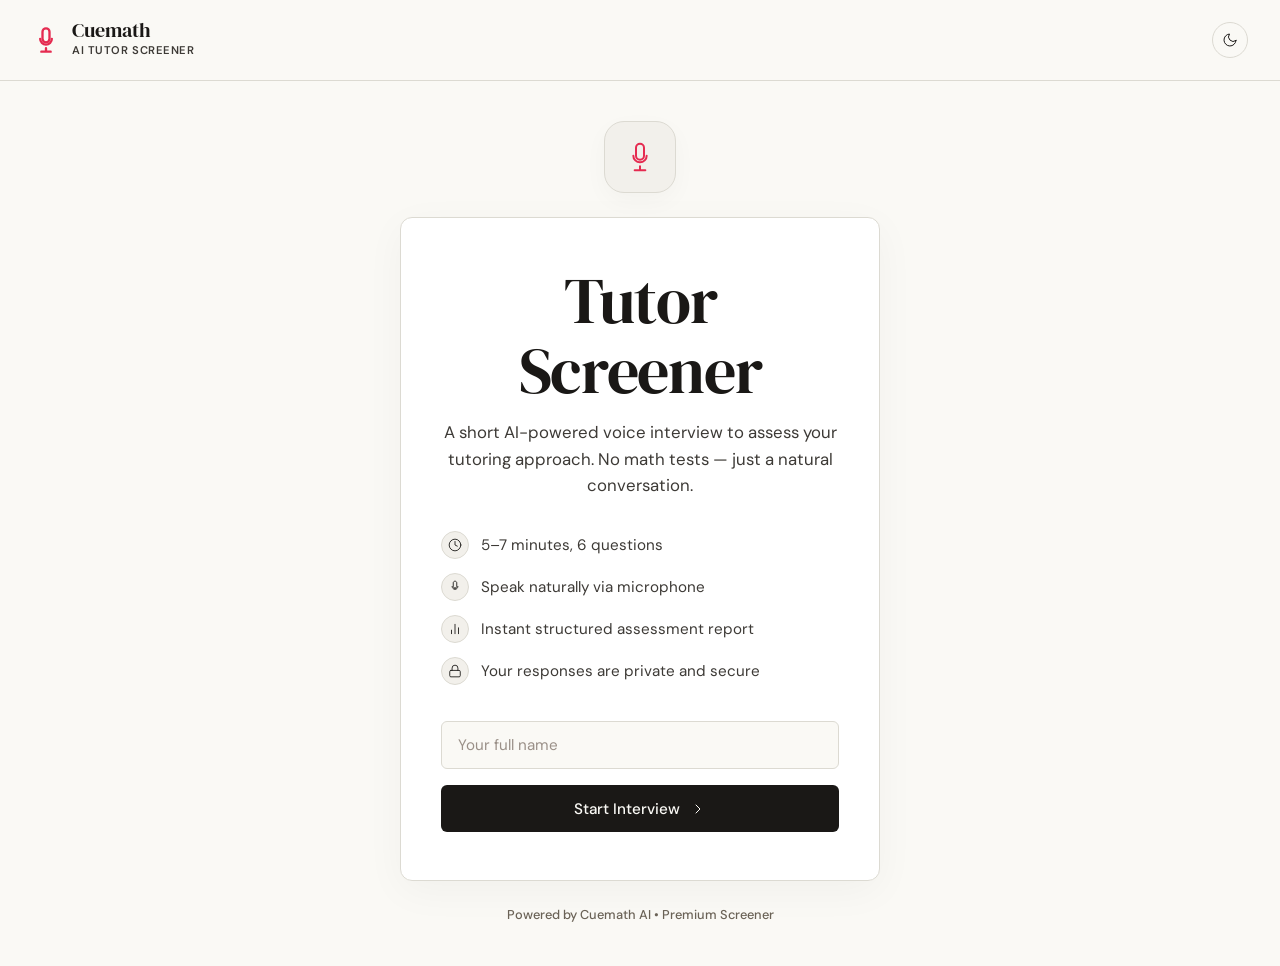
==== commit 4f8363e9: "feat(frontend): add manual light/dark theme toggle to override OS defaults" ====
--- a/frontend/index.html
+++ b/frontend/index.html
@@ -9,6 +9,7 @@
   <link rel="preconnect" href="https://fonts.gstatic.com" crossorigin>
   <link href="https://fonts.googleapis.com/css2?family=DM+Serif+Display:ital@0;1&family=DM+Sans:wght@400;500;600&display=swap" rel="stylesheet">
   <link rel="stylesheet" href="style.css" />
+  <script src="js/theme.js"></script>
   <style>
     /* ---- Page Layout ---- */
     .page { position: relative; z-index: 1; min-height: 100vh; }
@@ -342,7 +343,12 @@
         <div class="progress-bar-fill" id="progress-bar" style="width:16%"></div>
       </div>
     </div>
-    <div class="nav-timer" id="nav-timer" style="display:none">00:00</div>
+    <div style="display:flex; align-items:center; gap:16px;">
+      <div class="nav-timer" id="nav-timer" style="display:none">00:00</div>
+      <button class="theme-toggle-btn" onclick="toggleTheme()" title="Toggle Theme">
+        <svg viewBox="0 0 24 24" fill="none" class="icon theme-toggle-icon"></svg>
+      </button>
+    </div>
   </nav>
 
   <!-- ==================== WELCOME SCREEN ==================== -->
@@ -487,10 +493,8 @@
           <span class="mic-label" id="mic-label">Click to speak</span>
         </div>
 
-        <!-- Text preview / fallback -->
         <div class="text-fallback show" id="text-fallback">
-          <input class="input" type="text" id="text-input" placeholder="Your answer will appear here..."
-            onkeydown="if(event.key==='Enter') sendTextAnswer()" />
+          <input class="input" type="text" id="text-input" placeholder="Your answer will appear here..." />
           <button class="btn btn-primary" onclick="sendTextAnswer()">Send</button>
         </div>
 
@@ -523,6 +527,6 @@
 
 </div><!-- .page -->
 
-<script src="app.js"></script>
+<script type="module" src="js/main.js"></script>
 </body>
 </html>
--- a/frontend/style.css
+++ b/frontend/style.css
@@ -1,5 +1,5 @@
 /* ============================================================
-   AI Tutor Screener — Editoral Parchment Theme (Finlo)
+   AI Tutor Screener — Editoral Parchment Theme
    Premium, Minimal, Elegant Design
    ============================================================ */
 
@@ -44,29 +44,49 @@
   --transition: all 0.3s cubic-bezier(0.25, 0.8, 0.25, 1);
 }
 
-@media (prefers-color-scheme: dark) {
-  :root {
-    /* Colors - Dark Mode / "Midnight Parchment" */
-    --ink: #e6e4dd;
-    --ink-soft: #d4d1ca;
-    --ink-muted: #a3a099;
-    --ink-faint: #7a7670;
-    --paper: #1c1b19;
-    --paper-warm: #282624;
-    --paper-card: #22201e;
-    --accent: #E52b50;
-    --accent-light: #5a2d3a;
-    --danger: #e74c3c;
-    --danger-light: #5a2420;
-    --border: #3d3a36;
-    --border-soft: #4a4540;
-    
-    --accent-green: #3ab575;
-    --accent-amber: #d99341;
-    
-    --shadow-card: 0 10px 40px rgba(0, 0, 0, 0.2);
-    --shadow-hover: 0 15px 50px rgba(0, 0, 0, 0.3);
-  }
+html[data-theme="dark"] {
+  /* Colors - Dark Mode / "Midnight Parchment" */
+  --ink: #e6e4dd;
+  --ink-soft: #d4d1ca;
+  --ink-muted: #a3a099;
+  --ink-faint: #7a7670;
+  --paper: #1c1b19;
+  --paper-warm: #282624;
+  --paper-card: #22201e;
+  --accent: #E52b50;
+  --accent-light: #5a2d3a;
+  --danger: #e74c3c;
+  --danger-light: #5a2420;
+  --border: #3d3a36;
+  --border-soft: #4a4540;
+  
+  --accent-green: #3ab575;
+  --accent-amber: #d99341;
+  
+  --shadow-card: 0 10px 40px rgba(0, 0, 0, 0.2);
+  --shadow-hover: 0 15px 50px rgba(0, 0, 0, 0.3);
+}
+
+/* Theme Toggle Button */
+.theme-toggle-btn {
+  background: transparent;
+  border: 1px solid var(--border);
+  color: var(--ink);
+  width: 36px;
+  height: 36px;
+  border-radius: 50%;
+  display: flex;
+  align-items: center;
+  justify-content: center;
+  cursor: pointer;
+  transition: var(--transition);
+}
+.theme-toggle-btn:hover {
+  background: var(--paper-warm);
+}
+.theme-toggle-icon {
+  width: 18px;
+  height: 18px;
 }
 
 /* --- Reset & Base --- */
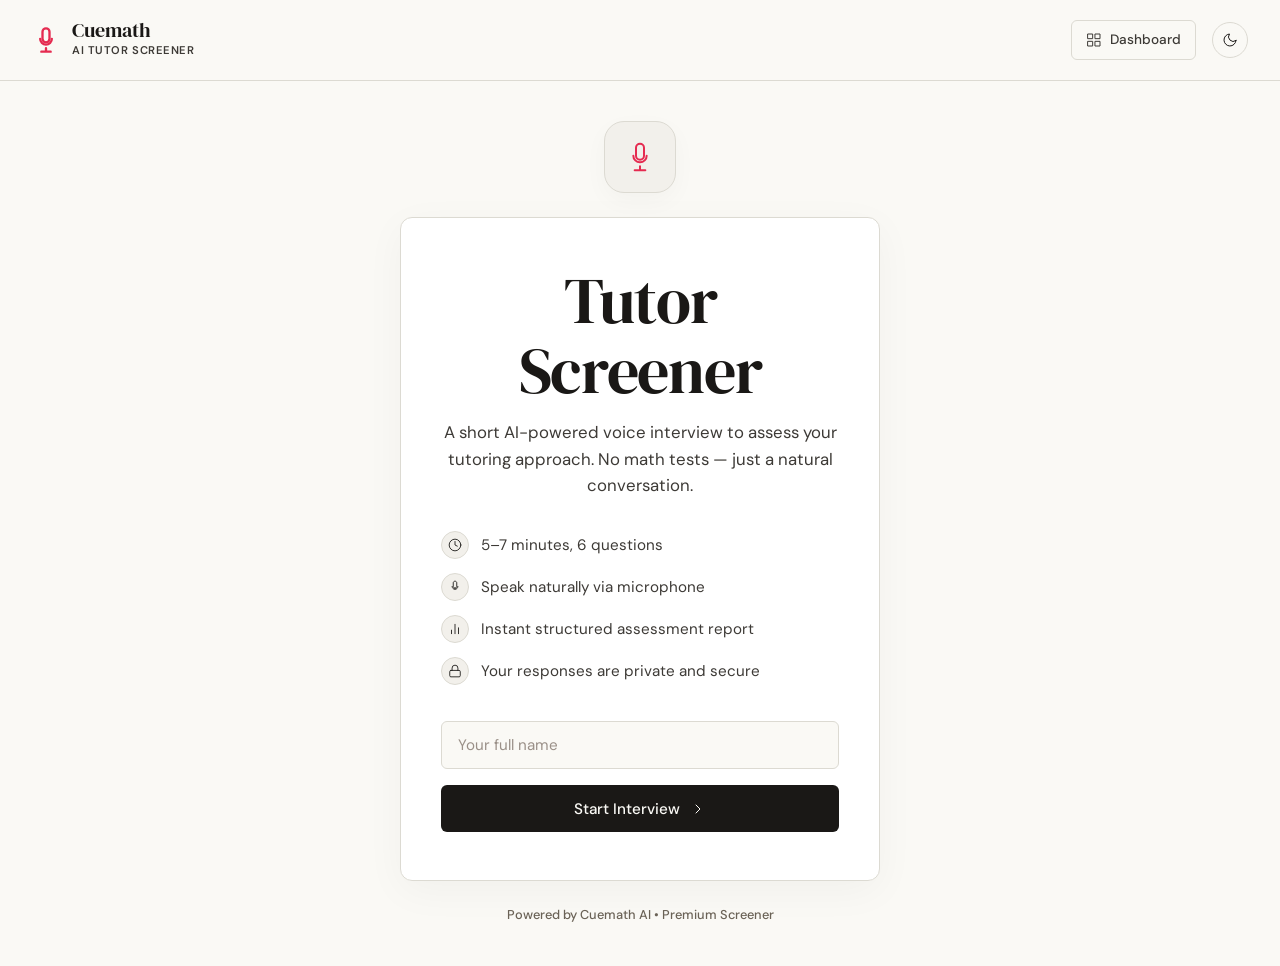
==== commit 641281b4: "fix(ui): restore dashboard and home navigation to the main navbar" ====
--- a/frontend/index.html
+++ b/frontend/index.html
@@ -328,7 +328,7 @@
 
   <!-- TOP NAV -->
   <nav class="nav">
-    <div class="nav-logo">
+    <a href="index.html" class="nav-logo" style="text-decoration:none">
       <div class="nav-logo-icon">
         <svg viewBox="0 0 24 24" fill="none" class="icon"><path d="M12 14c1.66 0 3-1.34 3-3V5c0-1.66-1.34-3-3-3S9 3.34 9 5v6c0 1.66 1.34 3 3 3z"/><path d="M17 11c0 2.76-2.24 5-5 5s-5-2.24-5-5M12 19v3M8 22h8"/></svg>
       </div>
@@ -336,7 +336,7 @@
         <div class="nav-logo-text">Cuemath</div>
         <div class="nav-logo-sub">AI Tutor Screener</div>
       </div>
-    </div>
+    </a>
     <div class="nav-progress" id="nav-progress" style="display:none">
       <span id="progress-label">Question 1 of 6</span>
       <div class="progress-bar-wrap">
@@ -344,6 +344,10 @@
       </div>
     </div>
     <div style="display:flex; align-items:center; gap:16px;">
+      <a href="dashboard.html" class="btn btn-ghost" style="padding: 8px 14px; font-size: 0.85rem; display: flex; align-items: center; gap: 8px; text-decoration: none;">
+        <svg viewBox="0 0 24 24" fill="none" class="icon" style="width:16px;height:16px;"><rect x="3" y="3" width="7" height="7"/><rect x="14" y="3" width="7" height="7"/><rect x="14" y="14" width="7" height="7"/><rect x="3" y="14" width="7" height="7"/></svg>
+        Dashboard
+      </a>
       <div class="nav-timer" id="nav-timer" style="display:none">00:00</div>
       <button class="theme-toggle-btn" onclick="toggleTheme()" title="Toggle Theme">
         <svg viewBox="0 0 24 24" fill="none" class="icon theme-toggle-icon"></svg>
